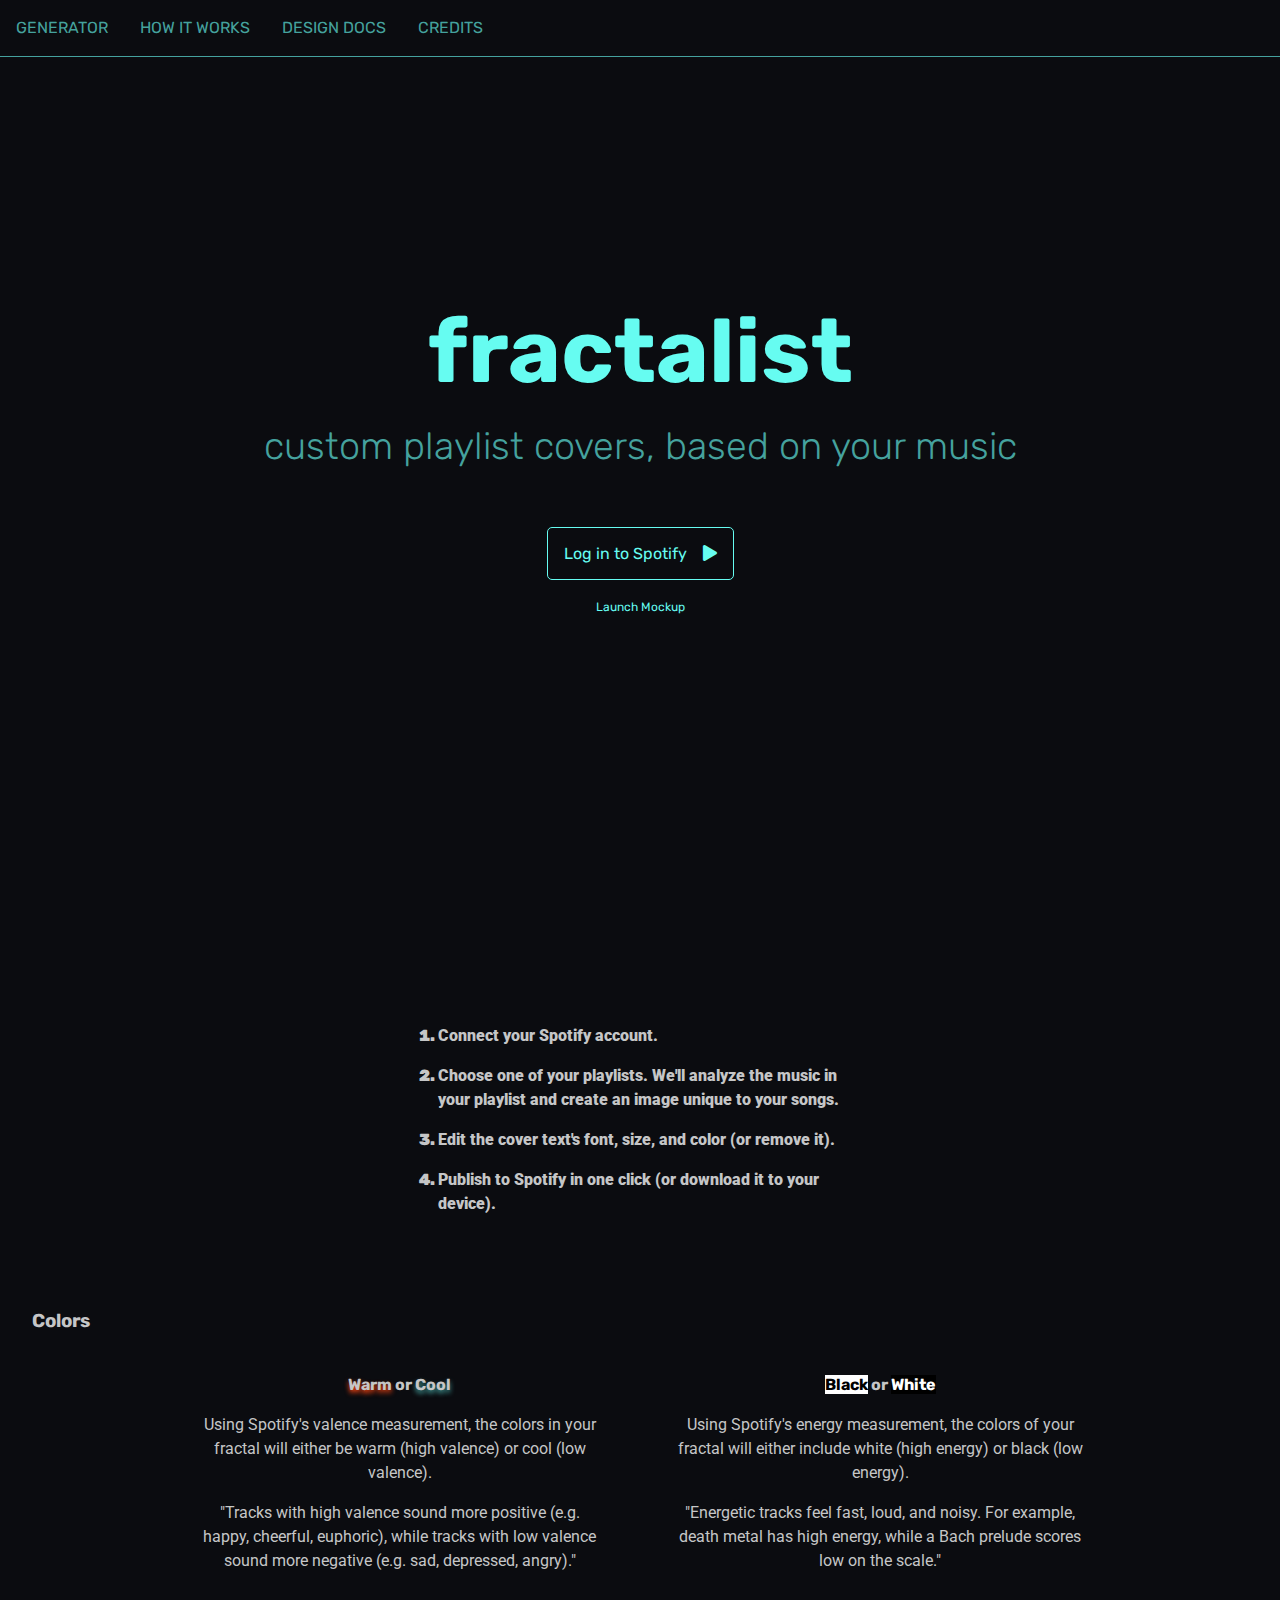
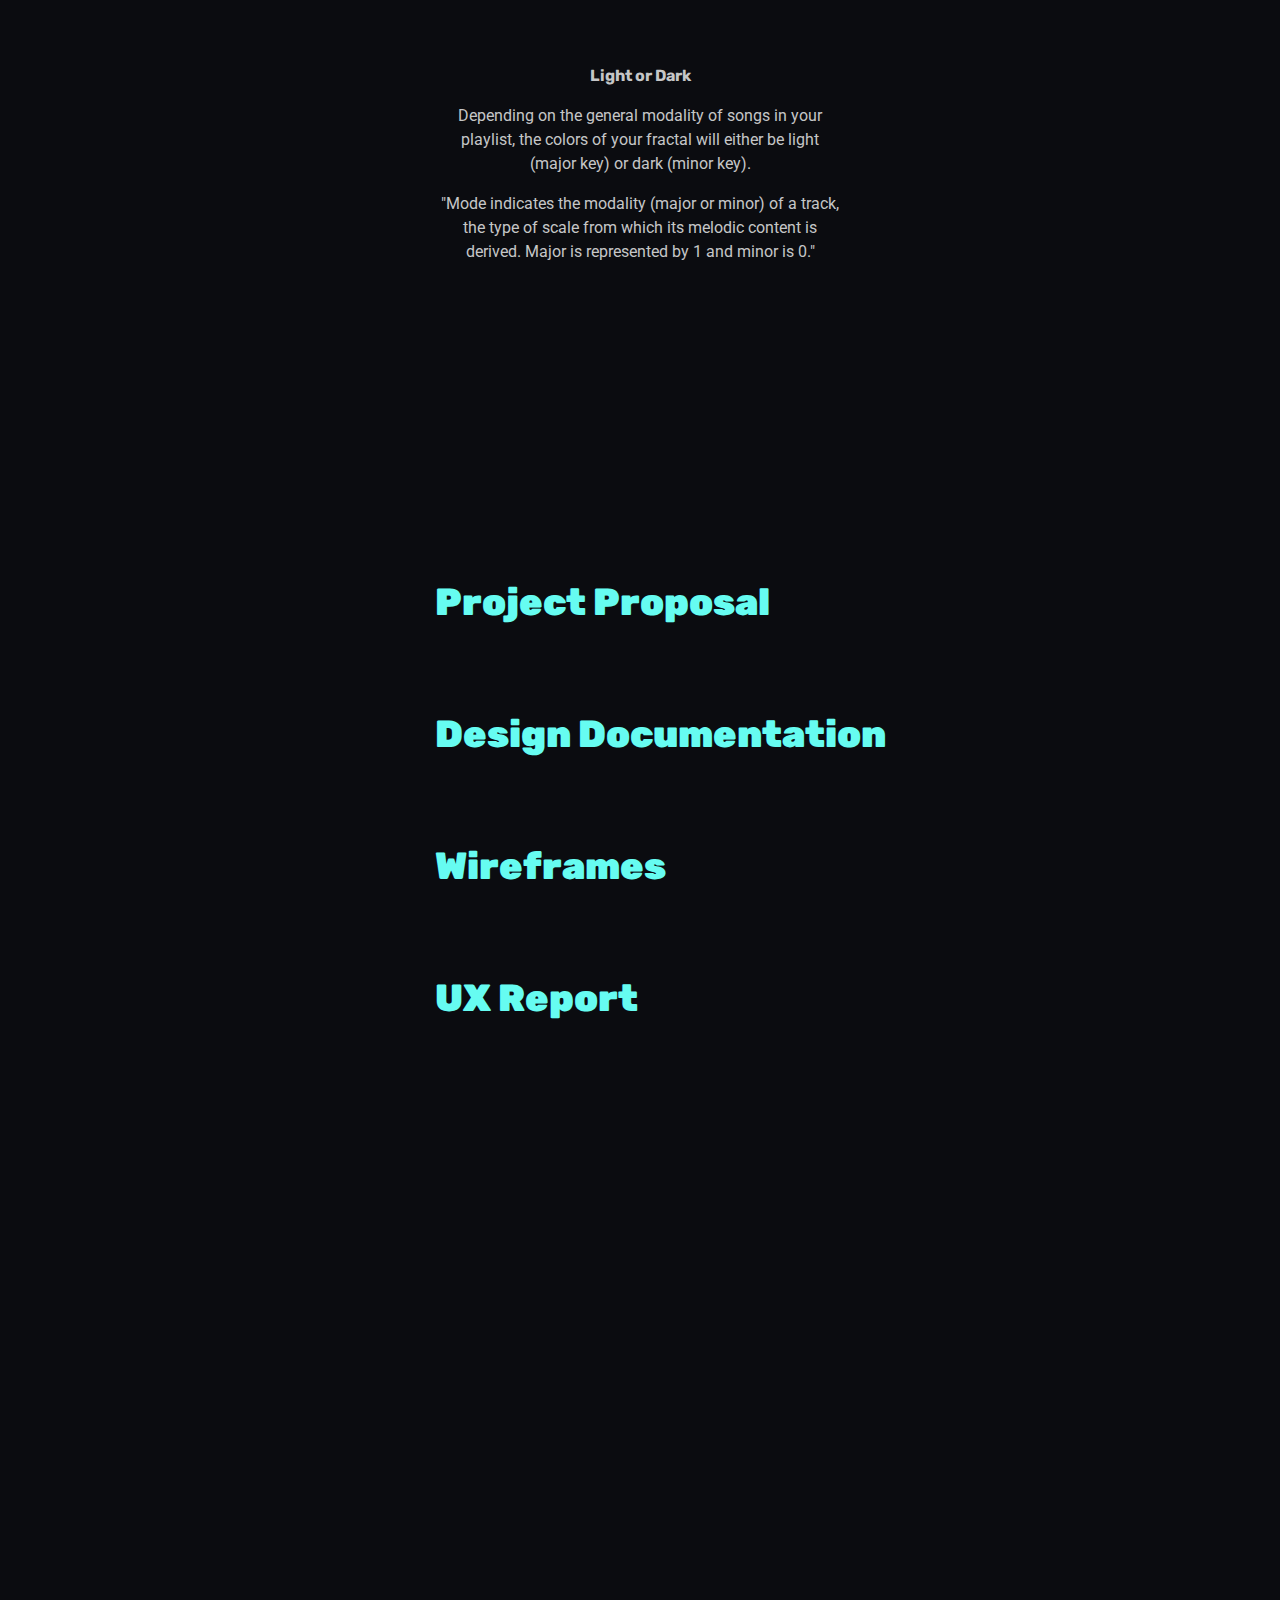
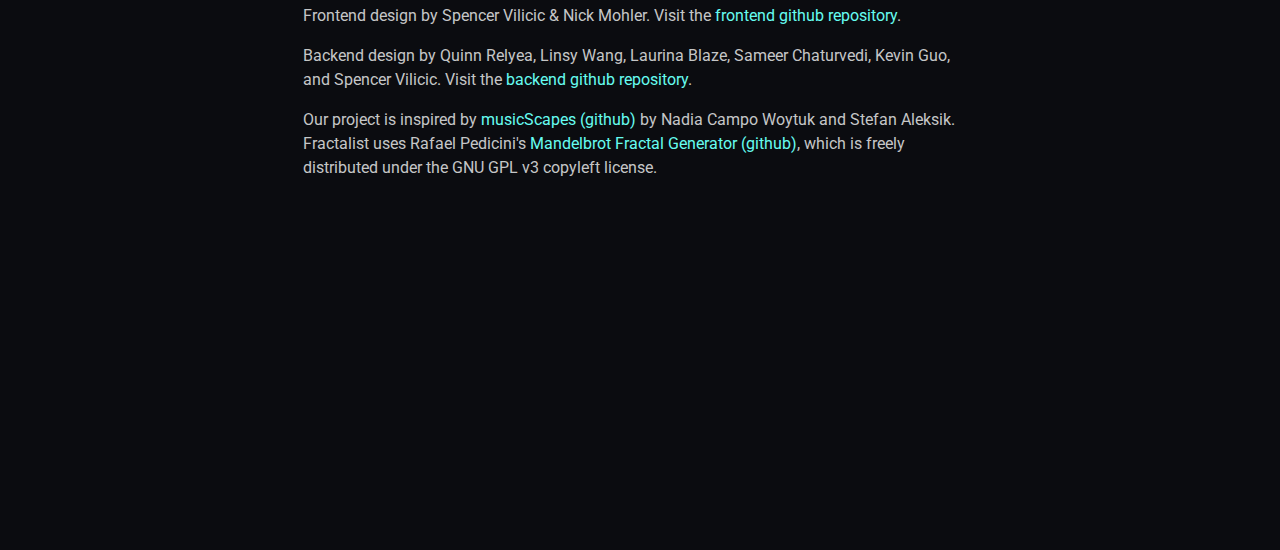
==== index.html @ a83621a0 "changed more urls" ====
<!DOCTYPE html>
<html lang="en">

<head>
  <meta charset="UTF-8">
  <meta http-equiv="X-UA-Compatible" content="IE=edge">
  <meta name="viewport" content="width=device-width, initial-scale=1.0">
  <link rel="stylesheet" href="styles/styles.css">
  <script src="scripts/scripts.js" defer></script>
  <title>fractalist | Spotify Cover Generator</title>
</head>

<body>
  <header class="full-page">
    <h1>fractalist</h1>
    <h2>custom playlist covers, based on your music</h2>
    <span class="customBtn">
      <a href="https://fractalist.herokuapp.com/spotify/get_auth_url">Log in to Spotify<i class="fas fa-play"></i></a>
    </span>
    <a href="playlist_mock.html">Launch Mockup</a>
  </header>

  <nav id="navigation">
    <ul>
      <li>
        <a href="http://3.12.147.218:8000/spotify/get_auth_url">Generator</a>
      </li>
      <li>
        <a href="#about" id="aboutLink">How It Works</a>
      </li>
      <li>
        <a href="#documentation" id="documentationLink">Design Docs</a>
      </li>
      <li>
        <a href="#credits" id="creditsLink">Credits</a>
      </li>
    </ul>
  </nav>

  <button onclick="topFunction()" id="topBtn" title="Go to top">Top<i class="fas fa-caret-up"></i></button>

  <main>
    <section id="about" class="full-page">
      <div class="instructions">
        <ol>
          <li>
            <p>Connect your Spotify account.</p>
          </li>
          <li>
            <p>Choose one of your playlists. We'll analyze the music in your playlist and create an image unique to your
              songs.</p>
          </li>
          <li>
            <p>Edit the cover text's font, size, and color (or remove it).</p>
          </li>
          <li>
            <p>Publish to Spotify in one click (or download it to your device).</p>
          </li>
        </ol>
      </div>

      <h3>Colors</h3>
      <div class="colors-container">
        <div>
          <h4><span class="warm">Warm</span> or <span class="cool">Cool</span></h4>
          <p>Using Spotify's valence measurement, the colors in your fractal will either be warm (high valence) or cool
            (low valence).</p>
          <p>
            <quot>"Tracks with high valence sound more positive (e.g. happy, cheerful, euphoric), while tracks with low
              valence sound more negative (e.g. sad, depressed, angry)."</quot>
          </p>
        </div>
        <div>
          <h4><span class="black">Black</span> or <span class="white">White</span></h4>
          <p>Using Spotify's energy measurement, the colors of your fractal will either include white (high energy) or
            black
            (low energy).</p>
          <p>
            <quot>"Energetic tracks feel fast, loud, and noisy. For example, death metal has high energy, while a Bach
              prelude scores low on the scale."</quot>
          </p>
        </div>
        <div>
          <h4>Light or Dark</h4>
          <p>Depending on the general modality of songs in your playlist, the colors of your
            fractal will
            either be light (major key) or dark (minor key).</p>
          <p>
            <quot>"Mode
              indicates the modality (major or minor) of a track, the type of scale from which its melodic content
              is derived. Major is represented by 1 and minor is 0."</quot>
          </p>
        </div>
      </div>
    </section>

    <section id="documentation" class="full-page">
      <ul class="design-list">
        <li>
          <a href="resources/Project_Proposal.pdf">Project Proposal</a>
        </li>
        <li>
          <a href="https://docs.google.com/document/d/1fN8BZjIyvyiUzIVEPRpJ05Oa0B4kU3Y_6GI3A_QQ8ow/edit?usp=sharing">Design
            Documentation</a>
        </li>
        <li>
          <a
            href="https://www.figma.com/proto/fiG2lcoi1UDj1qETihmwpr/Spencer-and-Nick-Wireframe?node-id=1%3A2&scaling=scale-down-width&page-id=0%3A1">Wireframes</a>
        </li>
        <li>
          <a href="https://docs.google.com/document/d/1e4tJ5-ZP8j-sIa8YIDC8mHw33FI-T8GQZuQwVkjf8ng/edit?usp=sharing">UX
            Report</a>
        </li>
      </ul>
    </section>

    <section id="credits" class="full-page">
      <div>
        <p>
          Frontend design by Spencer Vilicic & Nick Mohler. Visit the <a
            href="https://github.com/quence-dev/fractalist">frontend github repository</a>.
        </p>
      </div>
      <div>
        <p>
          Backend design by Quinn Relyea, Linsy Wang, Laurina Blaze, Sameer Chaturvedi, Kevin Guo, and Spencer Vilicic.
          Visit the <a href="https://github.com/relishyeah/YellowBrick/tree/main/backend">backend github repository</a>.
        </p>
      </div>
      <div>
        <p>
          Our project is inspired by <a href="https://musicscapes.herokuapp.com/">musicScapes</a> <a
            href="https://github.com/StefanAleksik/musicScape">(github)</a> by Nadia Campo Woytuk and Stefan Aleksik.
          Fractalist uses Rafael Pedicini's <a href="https://fractal.rafgraph.dev/">Mandelbrot Fractal Generator</a> <a
            href="https://github.com/rafgraph/fractal">(github)</a>, which is freely distributed under the GNU GPL v3
          copyleft license.
        </p>
      </div>
    </section>

  </main>

</body>

</html>
---- styles/styles.css ----
@import url("https://fonts.googleapis.com/css2?family=Rubik:wght@300;400;600;700&display=swap");
@import url("https://fonts.googleapis.com/css2?family=Roboto&display=swap");
@import url('https://fonts.googleapis.com/css2?family=Kanit:wght@700&family=Lato:wght@700&family=Martel:wght@700&family=Montserrat:wght@700&family=Open+Sans:wght@700&family=Permanent+Marker&family=Playfair+Display:wght@700&family=Roboto:wght@700&family=Volkhov:wght@700&family=Yeseva+One&display=swap');
@import url("https://use.fontawesome.com/releases/v5.14.0/css/all.css");
/*
 * [Modified] Modern CSS Reset
 * @link https://github.com/hankchizljaw/modern-css-reset
*/
/* Box sizing rules */
*,
*::before,
*::after {
  box-sizing: border-box;
}

/* Remove default margin */
body,
h1,
h2,
h3,
h4,
h5,
h6 {
  margin: 0;
}

html {
  overflow-x: hidden;
}

/* Set core body defaults */
body {
  min-height: 100vh;
  font-size: 100%;
  line-height: 1.5;
  text-rendering: optimizeSpeed;
  overflow-x: hidden;
}

/* Remove all animations and transitions for people that prefer not to see them */
@media (prefers-reduced-motion: reduce) {
  * {
    animation-duration: 0.01ms !important;
    animation-iteration-count: 1 !important;
    transition-duration: 0.01ms !important;
    scroll-behavior: auto !important;
  }
}

/* /////////////// Begin theme styles ///////////////////// */

:root {
  --font-base: "Rubik", sans-serif;
  --font-display: "Roboto", sans-serif;
  --color-dark: #0b0C10;
  --color-light: #C5C6C7;
  --color-primary: #66FCF1;
  --color-secondary: #45A29E;
  --color-tertiary: #1F2833;
  --color-quaternary: ;
  --size-base: 1rem;
  --size-300: calc(var(--size-base) * 0.75);
  --size-400: calc(var(--size-base) * 1);
  --size-500: calc(var(--size-base) * 1.33);
  --size-600: calc(var(--size-base) * 1.77);
  --size-700: calc(var(--size-base) * 2.36);
  --size-800: calc(var(--size-base) * 3.15);
  --size-900: calc(var(--size-base) * 4.2);
  --size-major: calc(var(--size-base) * 5.6);
  --flow-space: var(--size-600);
  --vertical-padding: var(--size-900);
  --border-width-1: var(--size-400);
  --border-width-2: 3px;
  --underline-thin: 2px;
  --underline-thick: 5px;
}

html {
  scroll-behavior: smooth;
}

body {
  background: var(--color-dark);
  color: var(--color-light);
  line-height: 1.5;
  font-size: var(--size-400);
  font-family: var(--font-base);
}

/* h1,
h2,
h3,
h4 {
  font-weight: 700;
  font-family: var(--font-base);
  line-height: 1.1;
}
h1::after,
h2::after,
h3::after,
h4::after {
  content: ".";
  color: currentColor;
  font-size: 1em;
  line-height: 1;
} */

h1 {
  font-size: clamp(var(--size-800), calc(1rem + 16vw), var(--size-major));
}

h2 {
  font-size: clamp(var(--size-600), calc(1rem + 4vw), var(--size-700));
  font-weight: 300;
  color: var(--color-secondary);
}

/* h3 {
  font-size: clamp(var(--size-500), calc(1rem + 2vw), var(--size-600));
}

h4 {
  font-size: clamp(var(--size-400), calc(1rem + 1.5vw), var(--size-500));
} */

a {
  text-decoration: none;
  color: var(--color-primary);
}

a:hover {
  text-decoration: underline;
}

header {
  display: grid;
  place-content: center;
  text-align: center;
  color: var(--color-primary);
  padding: 2rem;
}

header span {
  display: block;
  margin-top: var(--vertical-padding);
  width: calc();
}

.customBtn a {
  padding: 1em;
  width: 100%;
  border: 1px solid var(--color-primary);
  border-radius: 5px;
}
.fa-play {
  background: none;
  color: var(--color-primary);
  padding-left: 1em;
}
.customBtn:hover i, .customBtn:hover a {
  color: var(--color-dark);
  background: var(--color-primary);
  text-decoration: none;
}

a[href="playlist_mock.html"] {
  padding-top: 1rem;
  margin-top: 1rem;
  font-size: var(--size-300);
}

nav {
  background-color: var(--color-dark);
  border-bottom: 1px solid var(--color-secondary);
  height: auto;
  position: fixed;
  top: 0;
  z-index: 10;
  width: 100%;
}

nav ul {
  display: -webkit-box;
  display: -ms-flexbox;
  display: flex;
  -ms-flex-wrap: wrap;
  flex-wrap: wrap;
  -webkit-box-pack: start;
  -ms-flex-pack: start;
  justify-content: flex-start;
  margin: 0;
  padding: 0;
  list-style: none;
}

nav li {
  padding: 1em;
  text-transform: uppercase;
}

nav a {
  color: var(--color-secondary);
}

nav a:hover, .active {
  border-bottom: 4px solid var(--color-secondary);
  padding-bottom: 1em;
  color: var(--color-primary);
  text-decoration: none;
}

p {
  font-family: var(--font-display);
  max-width: 45ch;
}

#about, #documentation, #credits {
  display: grid;
  place-content: center;
  padding: 2rem;
}

#credits p {
  padding: 0;
  margin: 0;
  max-width: 75ch;
}

#credits div {
  padding-bottom: 1rem;
}

.full-page {
  min-height: 100vh;
  scroll-padding: 3rem 0 0 0;
}

.no-border {
  border: none;
}

.design-list {
  list-style: none;
}

.design-list li {
  padding: var(--size-700);
  font-family: var(--font-base);
  font-size: var(--size-700);
  font-weight: 900;
}

.colors-container {
  display: flex;
  flex-flow: row wrap;  
  place-content: center; 
}

.colors-container div {
  padding: var(--size-700);
  text-align: center;
}

.instructions {
  display: flex;
  place-content: center;
  text-align: left;
}

.instructions ol {
  color: var(--color-light);
  padding: var(--size-700);
  margin: var(--size-700);
  font-weight: 900;
}

.warm {
  text-shadow: 0px 3px 5px #FF4510;
}

.cool {
  text-shadow: 0px 3px 5px var(--color-secondary);
}

.black{
  color: black;
  /* text-shadow: 0px 3px 5px white; */
  background: white;
}

.white {
  /* text-shadow: 0px 3px 5px white; */
  color: white;
  background: black;
}
  
/* //////////////// Buttons ////////////////// */
.myButton {
  color: rgb(255, 255, 255);
  font-size: 16px;
  line-height: 16px;
  padding: 6px; 
  border-radius: 10px; 
  font-family: var(--font-display);
  font-weight: normal; 
  text-decoration: none; 
  font-style: normal; 
  font-variant: normal;
  text-transform: none;
  background-image: linear-gradient(45deg, rgb(15, 164, 164) 0%, rgb(94, 198, 203) 50%, rgb(27, 203, 177) 100%); 
  box-shadow: rgba(255, 255, 255, 0.38) 5px 5px 15px 5px inset;
  border: 1px solid rgb(255, 255, 255); 
  display: inline-block;
}

#topBtn {
  display: none; /* Hidden by default */
  position: fixed; /* Fixed/sticky position */
  bottom: 20px; /* Place the button at the bottom of the page */
  right: 30px; /* Place the button 30px from the right */
  z-index: 99; /* Make sure it does not overlap */
  border: 1px solid var(--color-secondary); /* Remove borders */
  outline: none; /* Remove outline */
  background-color: transparent; /* Set a background color */
  color: var(--color-secondary); /* Text color */
  cursor: pointer; /* Add a mouse pointer on hover */
  padding: 15px; /* Some padding */
  border-radius: 10px; /* Rounded corners */
  font-size: 18px; /* Increase font size */
}

#topBtn:hover, #topBtn:hover i {
  background-color: var(--color-secondary); /* Add a dark-grey background on hover */
  color: var(--color-dark);
}

.fa-caret-up {
  color: var(--color-secondary);
  padding-left: 1rem;
}

/* ///////////////// playlist cards //////////////// */

#root {
  max-width: 1200px;
  margin: 0 auto;
}

.container {
  display: flex;
  flex-flow: column wrap;
}

.card {
  display: flex;
  flex-direction: row;
  margin: 1rem;
  background: var(--color-dark);
  /* box-shadow: 2px 4px 25px rgba(0, 0, 0, 0.1); */
  border: 1px solid grey;
  border-radius: 12px;
  overflow: hidden;
  transition: all .2s linear;
}
.card:hover {
  /* box-shadow: 2px 8px 45px rgba(0, 0, 0, 0.15); */
  border: 1px solid grey;
  background: var(--color-tertiary);
  transform: translate3D(0, -2px, 0);
  /* -webkit-box-shadow: 5px 5px 15px 5px #66FCF1;  */
/* box-shadow: 5px 5px 15px 5px #66FCF1; */
}

.card-title, .card-owner, .card-description {
  text-align: center;
}

.card-title {
  padding: 1.5rem 2.5rem;
  margin: 0 0 2rem 0;
  font-size: 1.5rem;
  color: var(--color-light);
}

.card-owner {
  font-family: var(--font-base);
  font-weight: 400;
}

.card-description {
  padding: 0 2.5rem 2.5rem;
    margin: 0;
}

img {
  display: block;
  /* margin: 1rem auto; */
  max-width: 100%;
  height: 100px;
}

@media screen and (min-width: 600px) {
  .card {
    flex: 1 1 calc(50% - 2rem);
  }
}

@media screen and (min-width: 900px) {
  .card {
    flex: 1 1 calc(33% - 2rem);
  }
}

/* ////// generator & canvas /////// */

.generator {
  display: grid;
  grid-template-columns: 1fr 2fr 1fr;
}

.generator-container {
  /* max-width: 50vw; */
  grid-column: 2;
}

.tools-container {
  display: flex;
  flex-flow: column wrap;
  max-width: 50%;
  margin: var(--size-700);
}

#canvas {
  width: 300;
  height: 300;
  background: white;
  /* border: 1px solid black; */
  /* box-shadow: 2px 8px 45px rgba(0, 0, 0, 0.15); */
  float: left;
  margin: var(--size-700);
}

.label {
  opacity:1;
  border-radius:0;
  margin:0 2em;
  /* text-align: center; */
  text-decoration: none;
  display: inline-block;
  -webkit-transition: .2s;
  transition: opacity .2s;
}

select {
	font-size: 30px;
}

.icons {
  opacity: 0;
  width: 0;
  margin: 0;
  padding: 0;
}

.fa-align-left, .fa-align-center, .fa-align-right {
  padding: 12px;
  background: var(--color-light);
  color: black;
  border: 1px solid black;
}

.icons + i {
cursor: pointer;
}

.icons + i:hover {
  background: #eee;
}

.icons:checked + i {
  color: black;
  background: white;
  border: 2px solid var(--color-secondary);
}
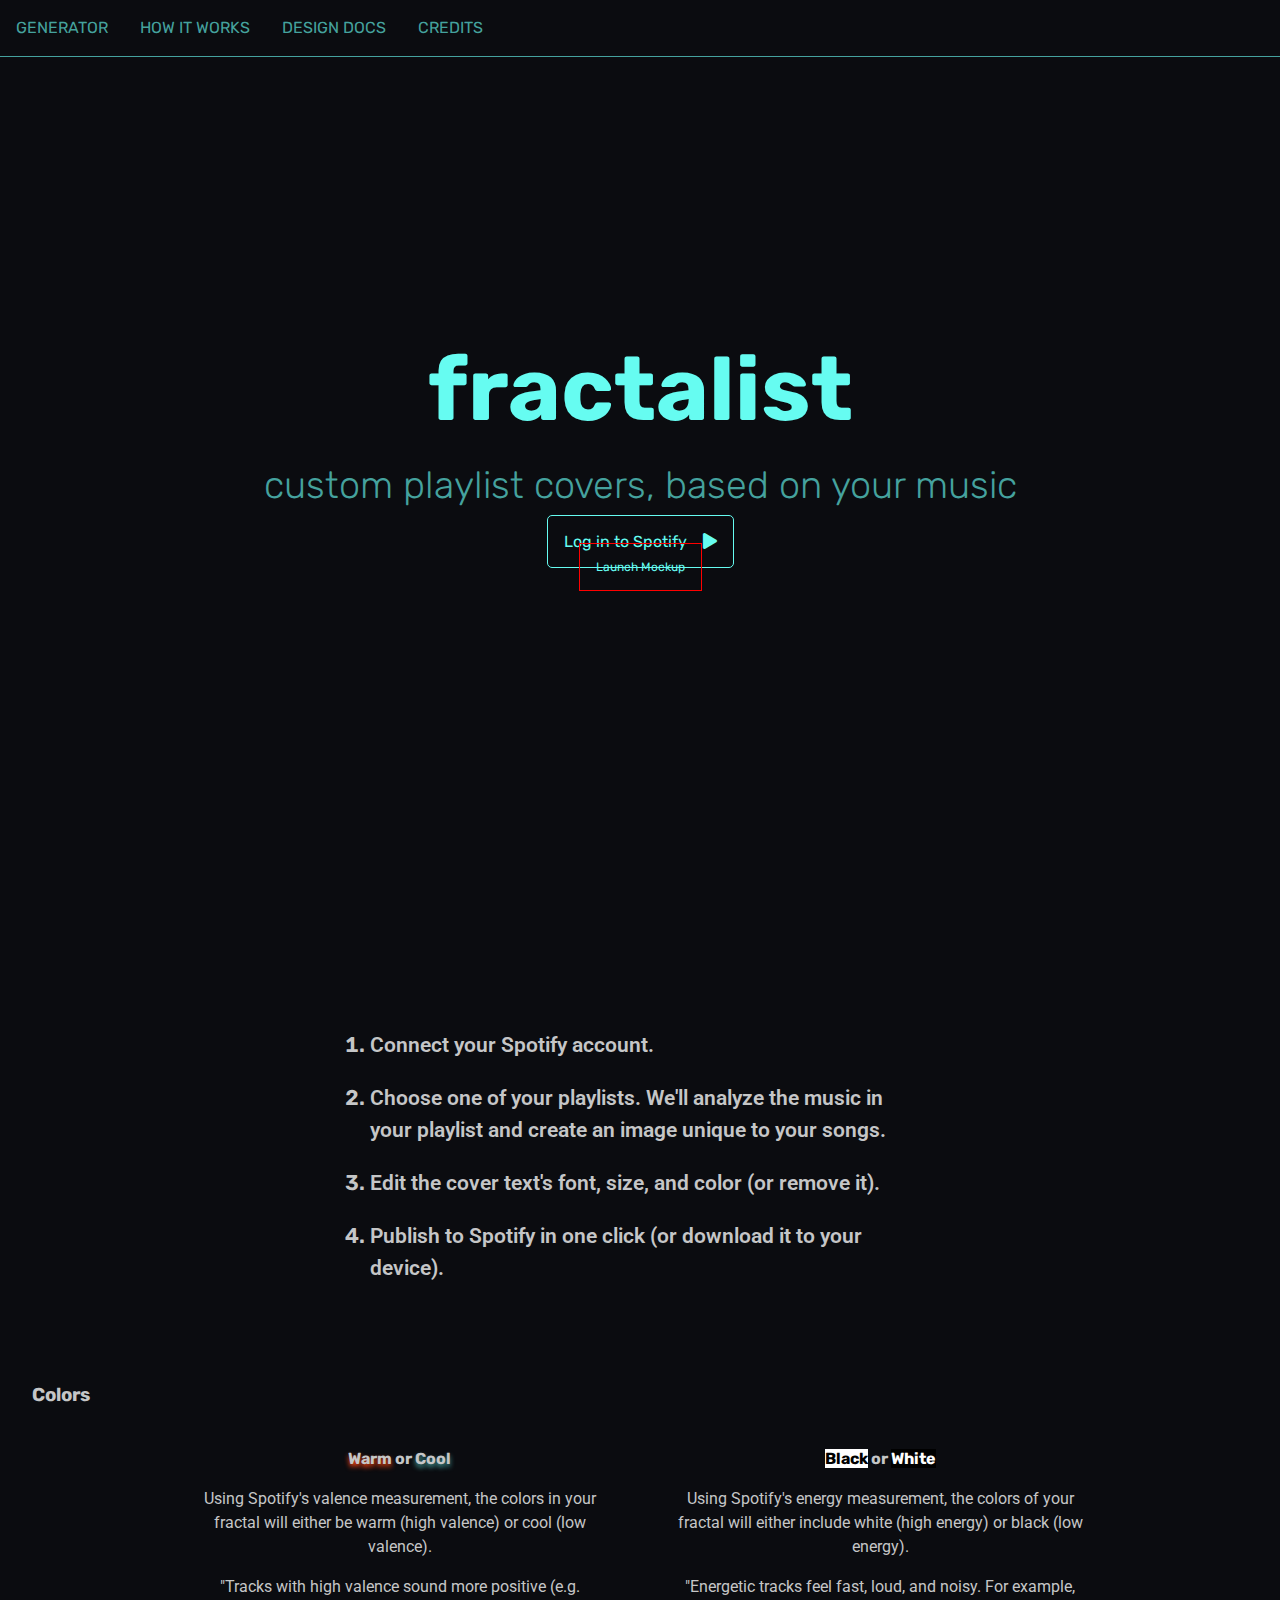
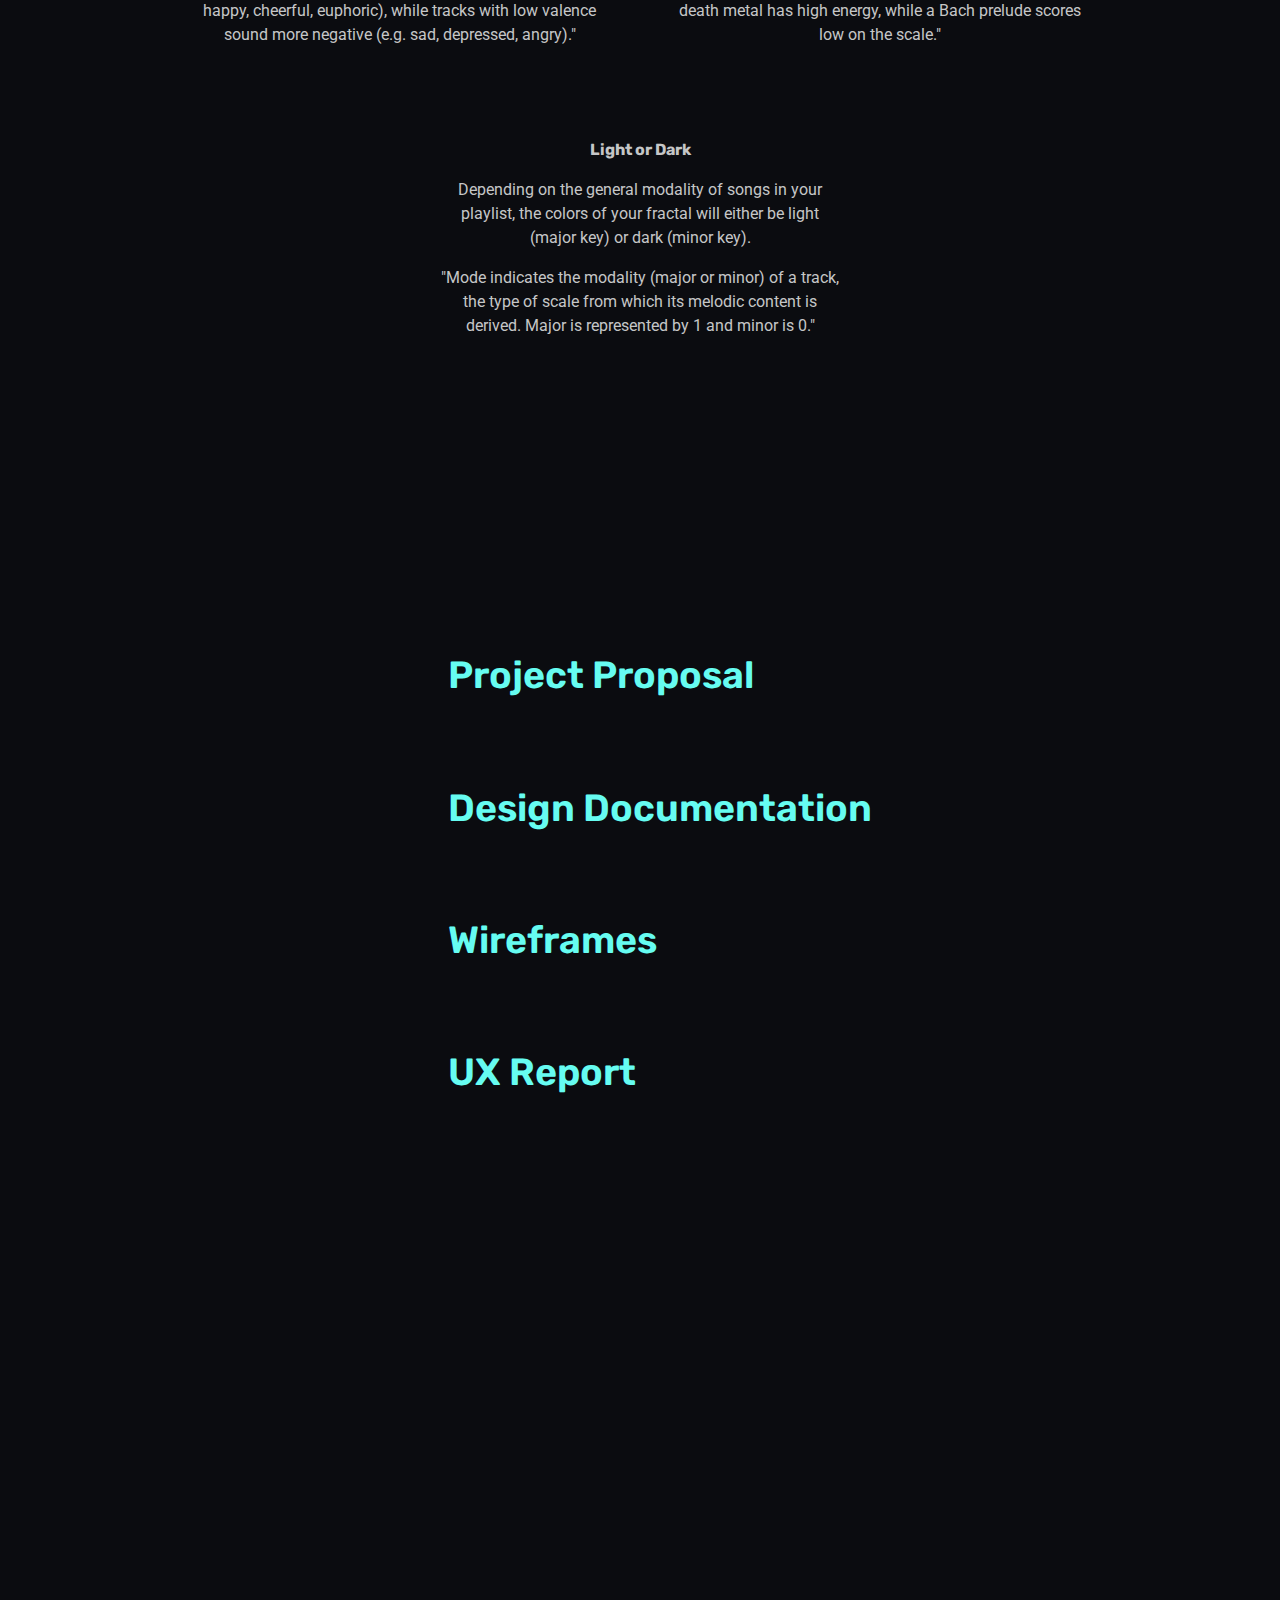
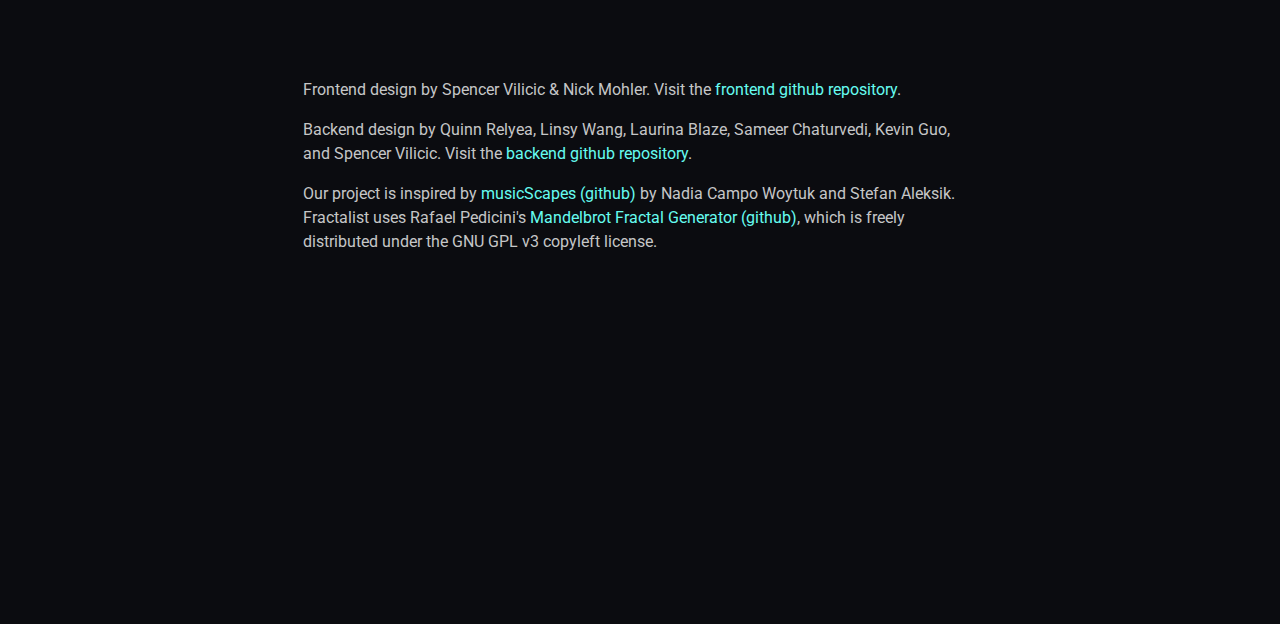
==== commit bd98b6a8: "debugging header" ====
--- a/index.html
+++ b/index.html
@@ -12,12 +12,17 @@
 
 <body>
   <header class="full-page">
-    <h1>fractalist</h1>
-    <h2>custom playlist covers, based on your music</h2>
-    <span class="customBtn">
-      <a href="https://fractalist.herokuapp.com/spotify/get_auth_url">Log in to Spotify<i class="fas fa-play"></i></a>
-    </span>
-    <a href="playlist_mock.html">Launch Mockup</a>
+      <h1>fractalist</h1>
+      <h2>custom playlist covers, based on your music</h2>
+
+      <div>
+        <a href="https://fractalist.herokuapp.com/spotify/get_auth_url" class="customBtn">
+          Log in to Spotify<i class="fas fa-play"></i>
+        </a>
+      </div>
+      <div>
+        <a href="playlist_mock.html">Launch Mockup</a>
+      </div>
   </header>
 
   <nav id="navigation">
@@ -26,13 +31,13 @@
         <a href="http://3.12.147.218:8000/spotify/get_auth_url">Generator</a>
       </li>
       <li>
-        <a href="#about" id="aboutLink">How It Works</a>
+        <a href="#about">How It Works</a>
       </li>
       <li>
-        <a href="#documentation" id="documentationLink">Design Docs</a>
+        <a href="#documentation">Design Docs</a>
       </li>
       <li>
-        <a href="#credits" id="creditsLink">Credits</a>
+        <a href="#credits">Credits</a>
       </li>
     </ul>
   </nav>
@@ -95,7 +100,7 @@
     </section>
 
     <section id="documentation" class="full-page">
-      <ul class="design-list">
+      <ul class="doc-layout">
         <li>
           <a href="resources/Project_Proposal.pdf">Project Proposal</a>
         </li>
--- a/styles/styles.css
+++ b/styles/styles.css
@@ -95,15 +95,7 @@
   font-family: var(--font-base);
   line-height: 1.1;
 }
-h1::after,
-h2::after,
-h3::after,
-h4::after {
-  content: ".";
-  color: currentColor;
-  font-size: 1em;
-  line-height: 1;
-} */
+ */
 
 h1 {
   font-size: clamp(var(--size-800), calc(1rem + 16vw), var(--size-major));
@@ -113,6 +105,7 @@
   font-size: clamp(var(--size-600), calc(1rem + 4vw), var(--size-700));
   font-weight: 300;
   color: var(--color-secondary);
+  padding-bottom: 1rem;
 }
 
 /* h3 {
@@ -140,15 +133,16 @@
   padding: 2rem;
 }
 
-header span {
-  display: block;
-  margin-top: var(--vertical-padding);
-  width: calc();
-}
-
-.customBtn a {
-  padding: 1em;
-  width: 100%;
+.header-layout div {
+  margin: 1rem;
+}
+
+header a {
+  padding: 1rem;
+  border: 1px solid red;
+}
+
+.customBtn {
   border: 1px solid var(--color-primary);
   border-radius: 5px;
 }
@@ -157,17 +151,17 @@
   color: var(--color-primary);
   padding-left: 1em;
 }
-.customBtn:hover i, .customBtn:hover a {
+.customBtn:hover i, .customBtn:hover {
   color: var(--color-dark);
   background: var(--color-primary);
   text-decoration: none;
 }
 
 a[href="playlist_mock.html"] {
-  padding-top: 1rem;
-  margin-top: 1rem;
   font-size: var(--size-300);
 }
+
+/* ////// Navigation bar ////// */
 
 nav {
   background-color: var(--color-dark);
@@ -239,28 +233,6 @@
   border: none;
 }
 
-.design-list {
-  list-style: none;
-}
-
-.design-list li {
-  padding: var(--size-700);
-  font-family: var(--font-base);
-  font-size: var(--size-700);
-  font-weight: 900;
-}
-
-.colors-container {
-  display: flex;
-  flex-flow: row wrap;  
-  place-content: center; 
-}
-
-.colors-container div {
-  padding: var(--size-700);
-  text-align: center;
-}
-
 .instructions {
   display: flex;
   place-content: center;
@@ -271,7 +243,19 @@
   color: var(--color-light);
   padding: var(--size-700);
   margin: var(--size-700);
-  font-weight: 900;
+  font-weight: 600;
+  font-size: var(--size-500);
+}
+
+.colors-container {
+  display: flex;
+  flex-flow: row wrap;  
+  place-content: center; 
+}
+
+.colors-container div {
+  padding: var(--size-700);
+  text-align: center;
 }
 
 .warm {
@@ -294,6 +278,18 @@
   background: black;
 }
   
+.doc-layout {
+  list-style: none;
+}
+
+.doc-layout li {
+  padding: var(--size-700);
+  font-family: var(--font-base);
+  font-size: var(--size-700);
+  font-weight: 600;
+}
+
+
 /* //////////////// Buttons ////////////////// */
 .myButton {
   color: rgb(255, 255, 255);
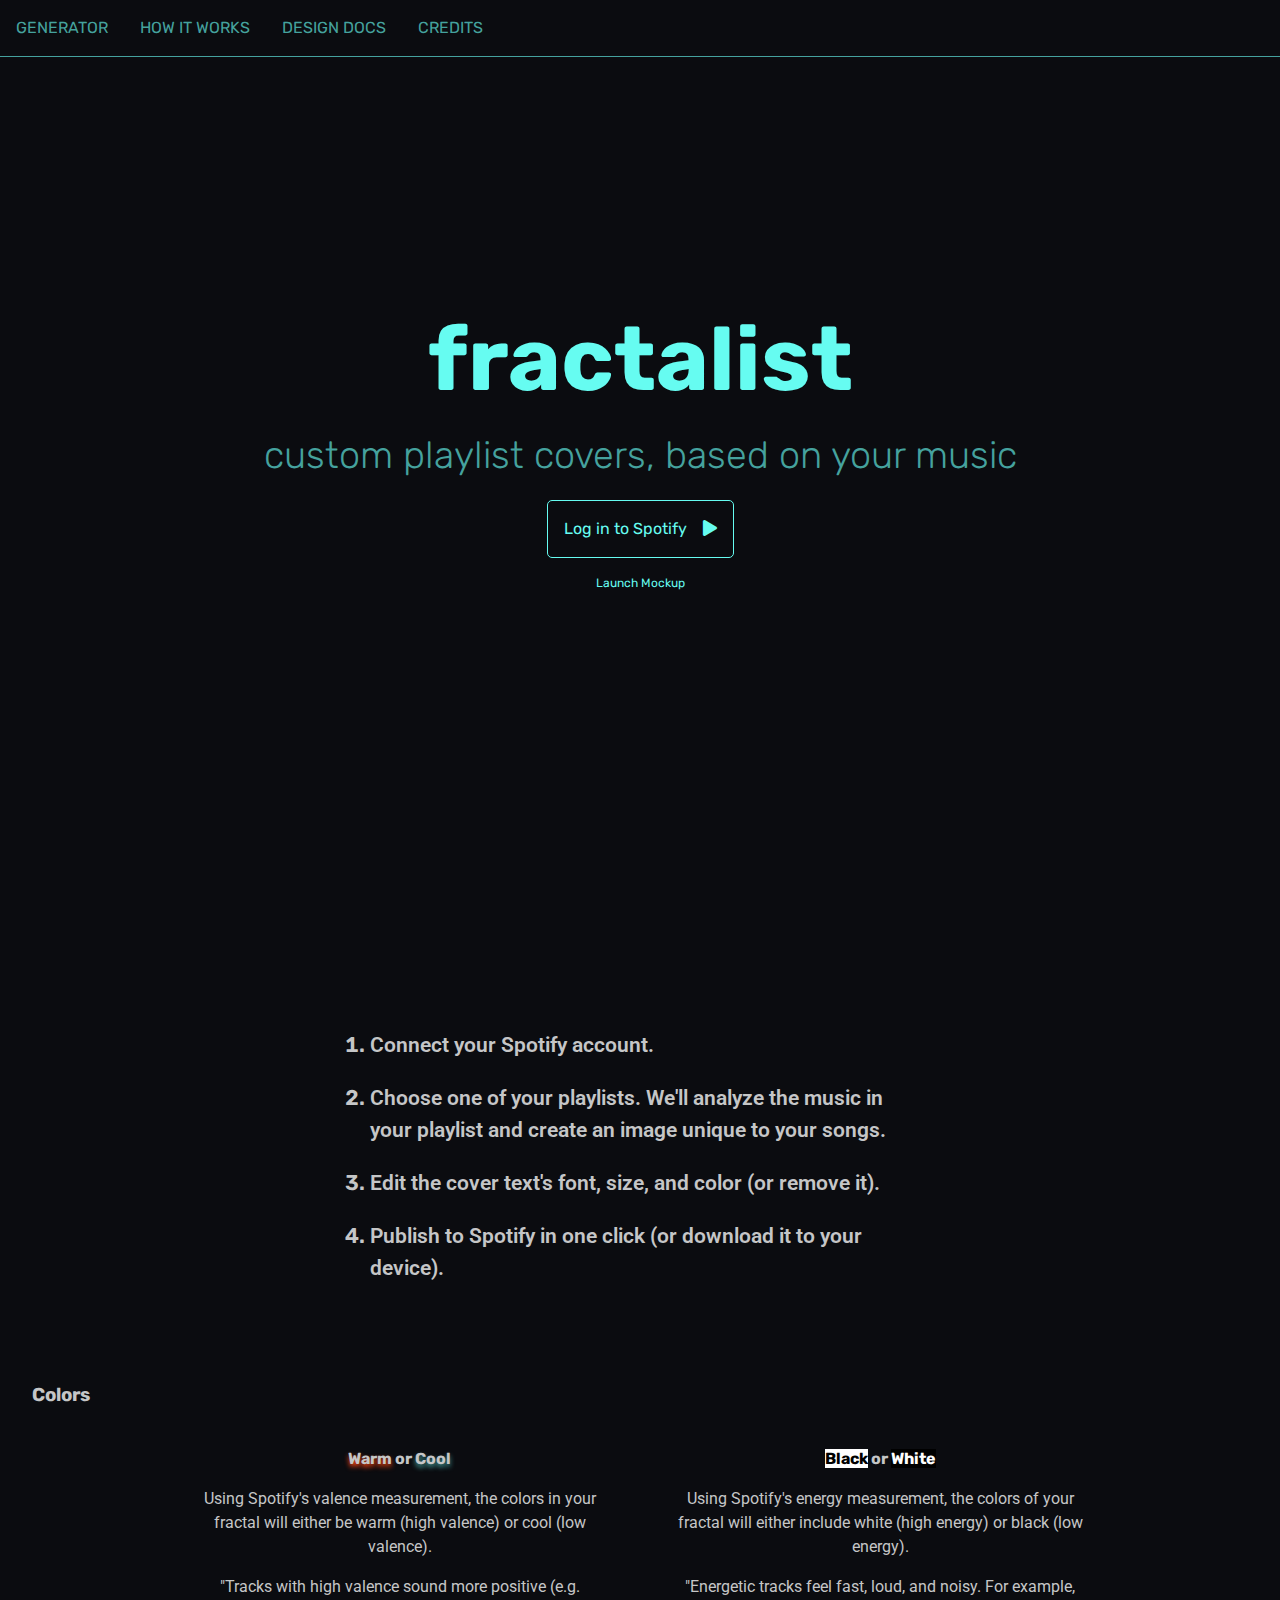
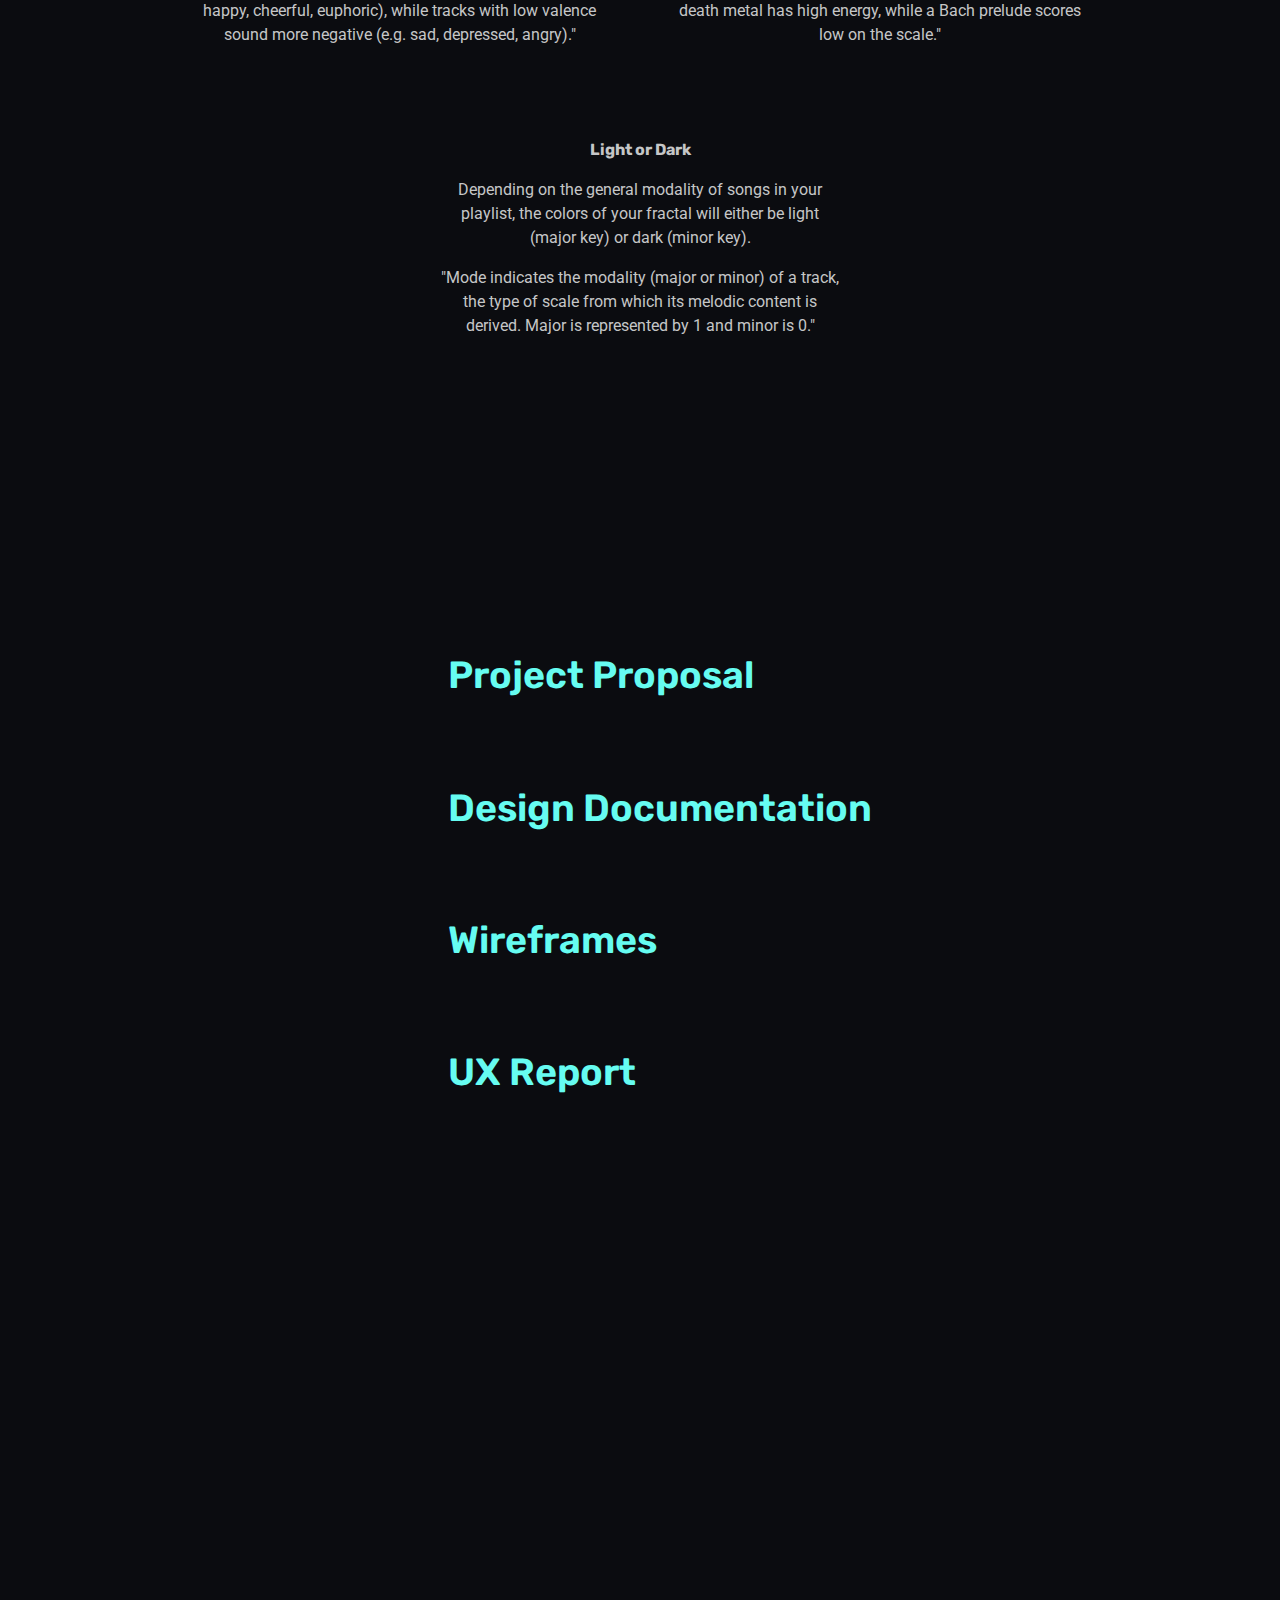
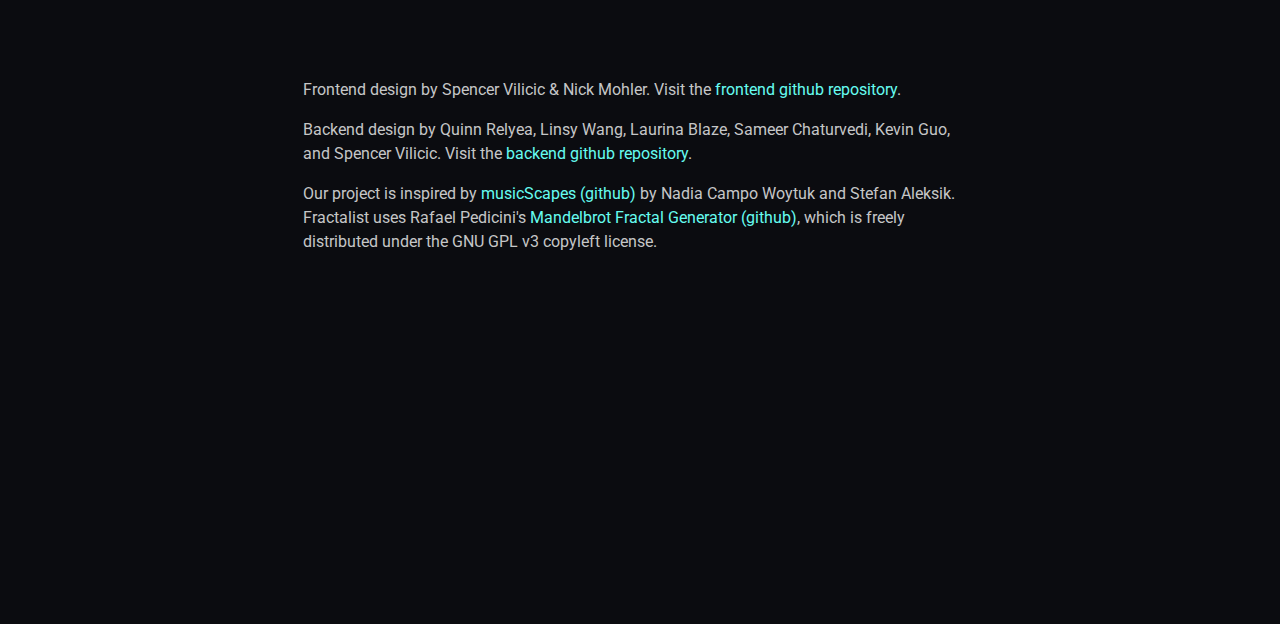
==== commit 9d4f4c06: "fix header" ====
--- a/index.html
+++ b/index.html
@@ -19,8 +19,6 @@
         <a href="https://fractalist.herokuapp.com/spotify/get_auth_url" class="customBtn">
           Log in to Spotify<i class="fas fa-play"></i>
         </a>
-      </div>
-      <div>
         <a href="playlist_mock.html">Launch Mockup</a>
       </div>
   </header>
--- a/styles/styles.css
+++ b/styles/styles.css
@@ -87,16 +87,6 @@
   font-family: var(--font-base);
 }
 
-/* h1,
-h2,
-h3,
-h4 {
-  font-weight: 700;
-  font-family: var(--font-base);
-  line-height: 1.1;
-}
- */
-
 h1 {
   font-size: clamp(var(--size-800), calc(1rem + 16vw), var(--size-major));
 }
@@ -133,13 +123,15 @@
   padding: 2rem;
 }
 
-.header-layout div {
-  margin: 1rem;
+header div {
+  margin: 2rem;
+  display: grid;
+  place-content: center;
+  margin: auto;
 }
 
 header a {
   padding: 1rem;
-  border: 1px solid red;
 }
 
 .customBtn {
@@ -212,6 +204,7 @@
   display: grid;
   place-content: center;
   padding: 2rem;
+  scroll-padding: 3rem 0 0 0;
 }
 
 #credits p {
@@ -226,7 +219,6 @@
 
 .full-page {
   min-height: 100vh;
-  scroll-padding: 3rem 0 0 0;
 }
 
 .no-border {
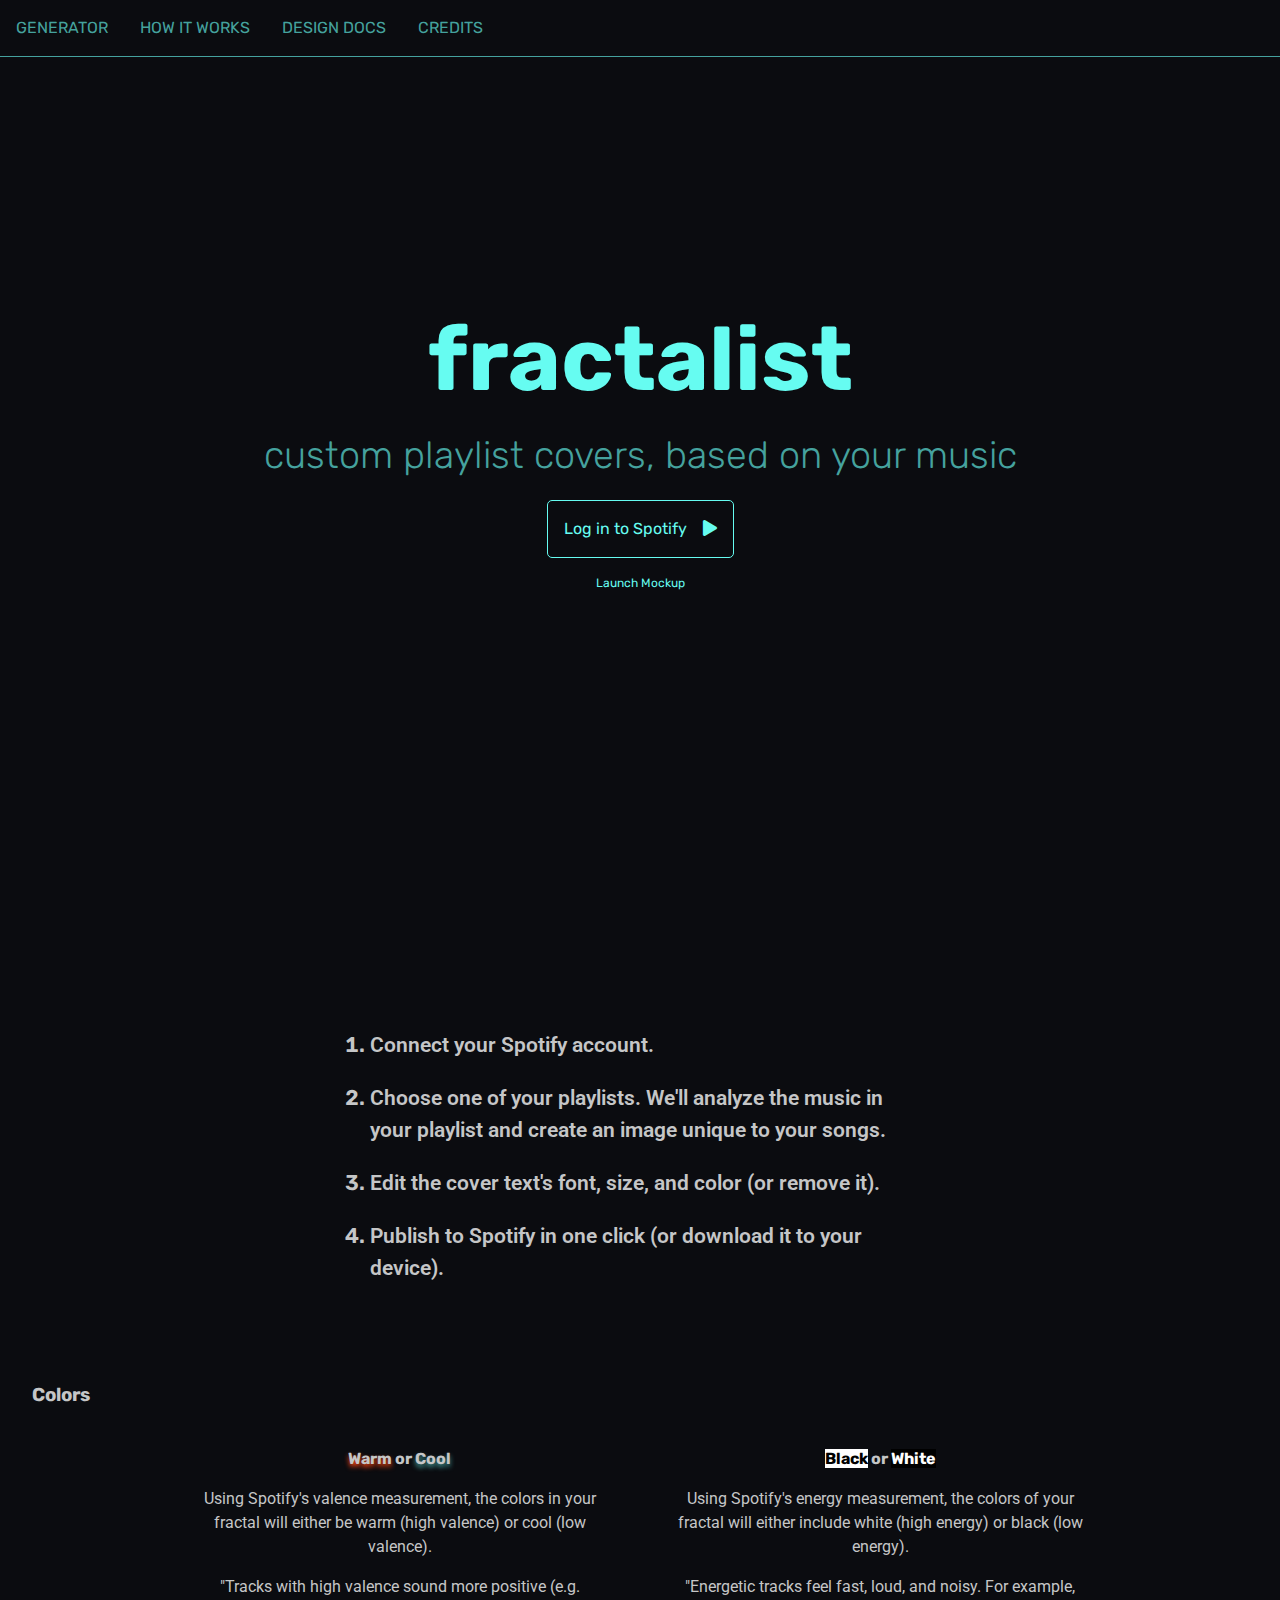
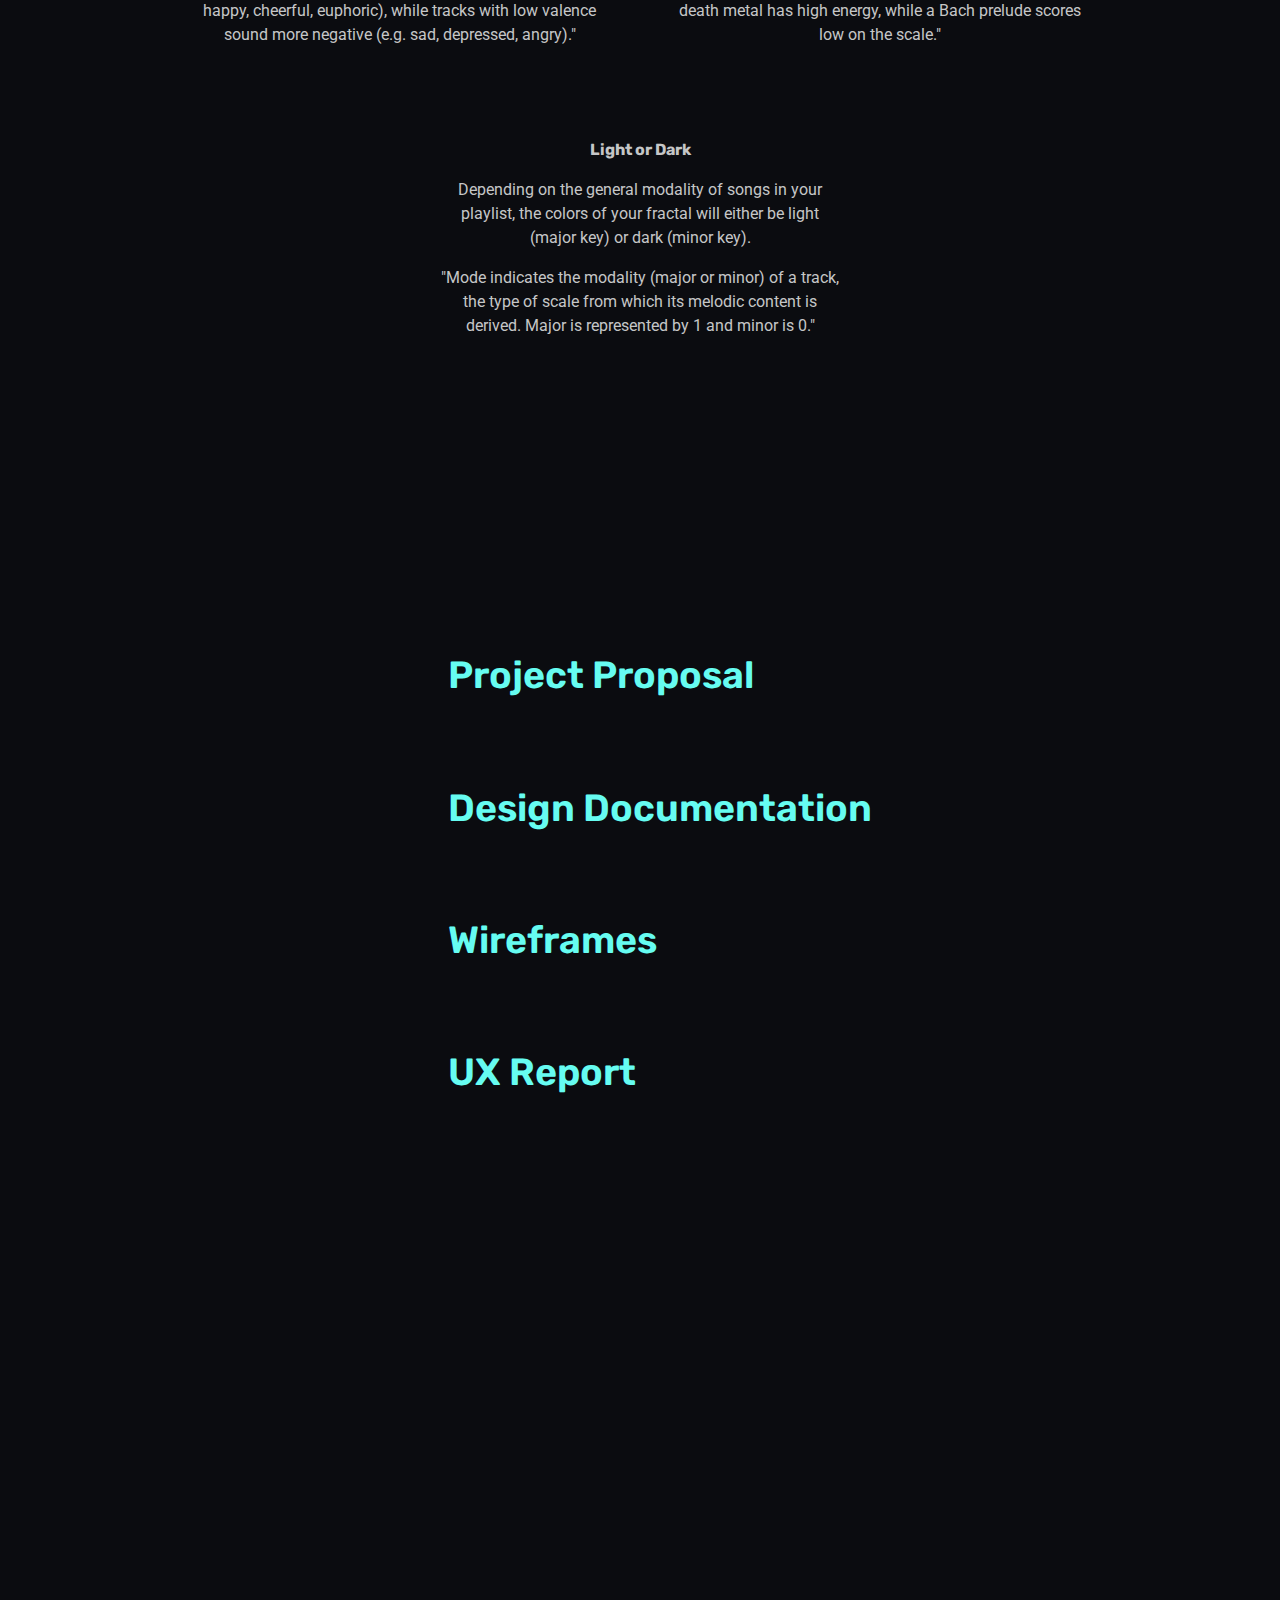
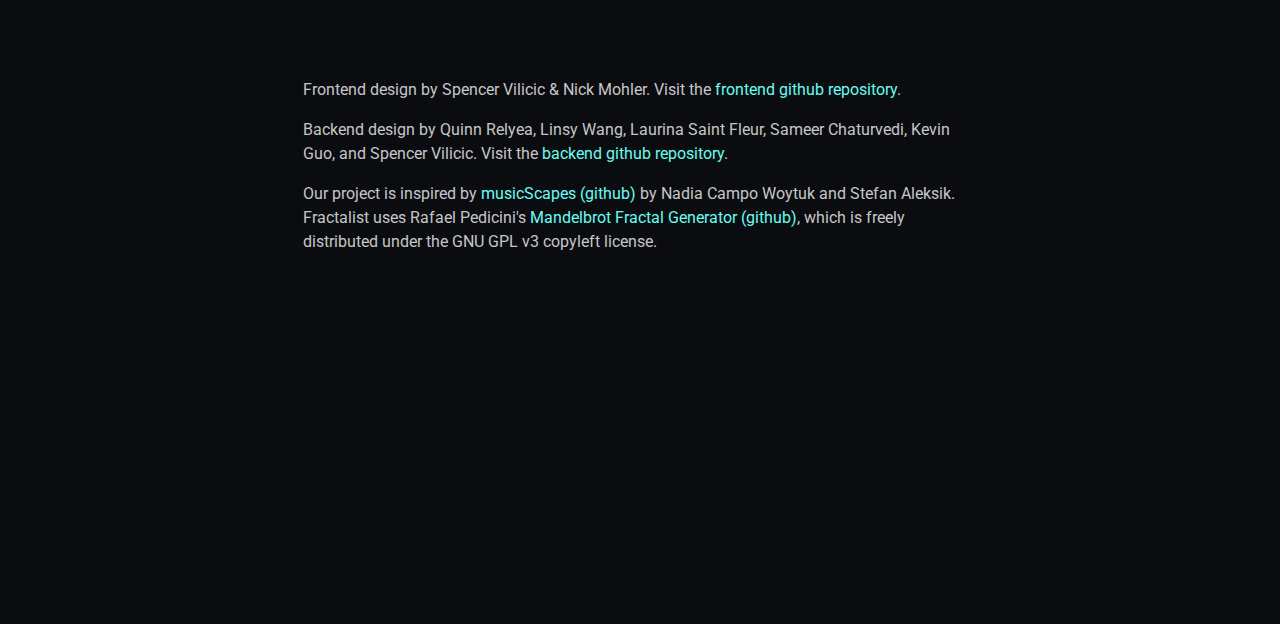
==== commit c34cddd6: "update credits" ====
--- a/index.html
+++ b/index.html
@@ -26,7 +26,7 @@
   <nav id="navigation">
     <ul>
       <li>
-        <a href="http://3.12.147.218:8000/spotify/get_auth_url">Generator</a>
+        <a href="https://fractalist.herokuapp.com/spotify/get_auth_url" >Generator</a>
       </li>
       <li>
         <a href="#about">How It Works</a>
@@ -126,7 +126,7 @@
       </div>
       <div>
         <p>
-          Backend design by Quinn Relyea, Linsy Wang, Laurina Blaze, Sameer Chaturvedi, Kevin Guo, and Spencer Vilicic.
+          Backend design by Quinn Relyea, Linsy Wang, Laurina Saint Fleur, Sameer Chaturvedi, Kevin Guo, and Spencer Vilicic.
           Visit the <a href="https://github.com/relishyeah/YellowBrick/tree/main/backend">backend github repository</a>.
         </p>
       </div>
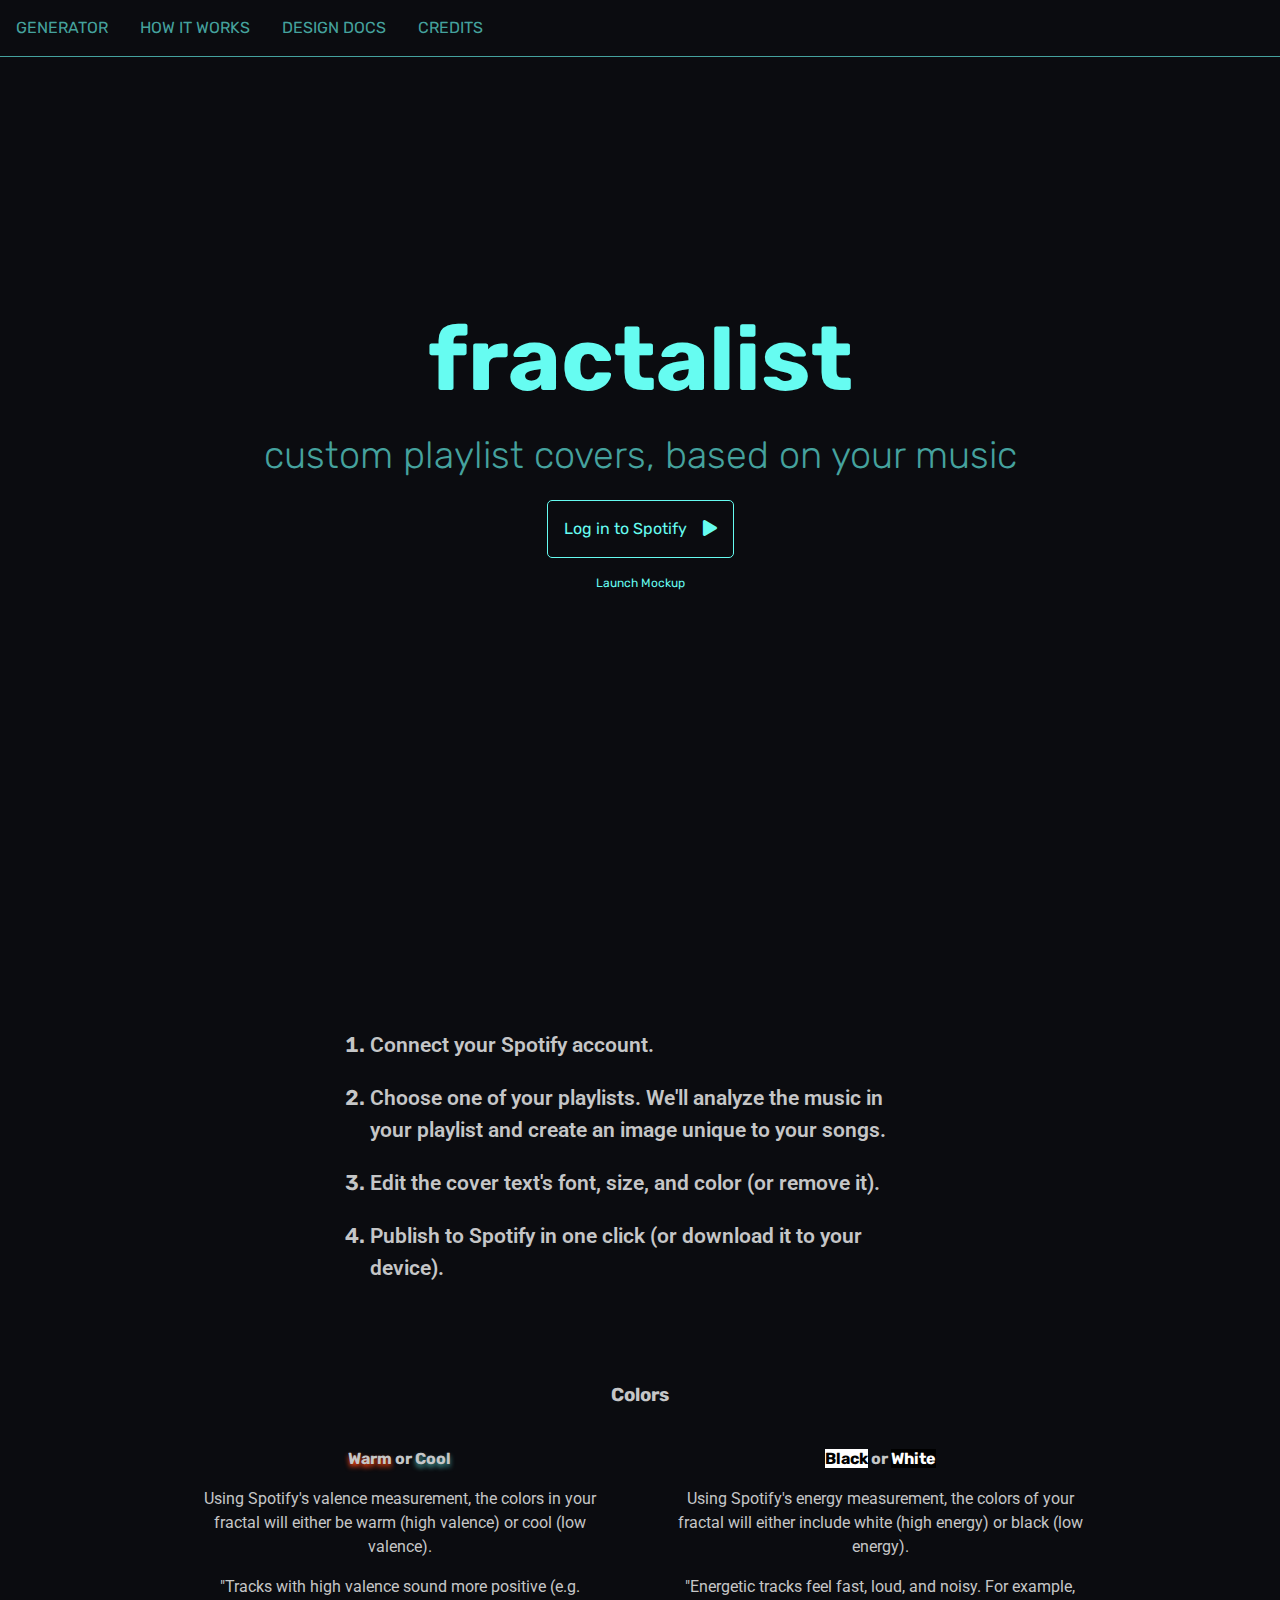
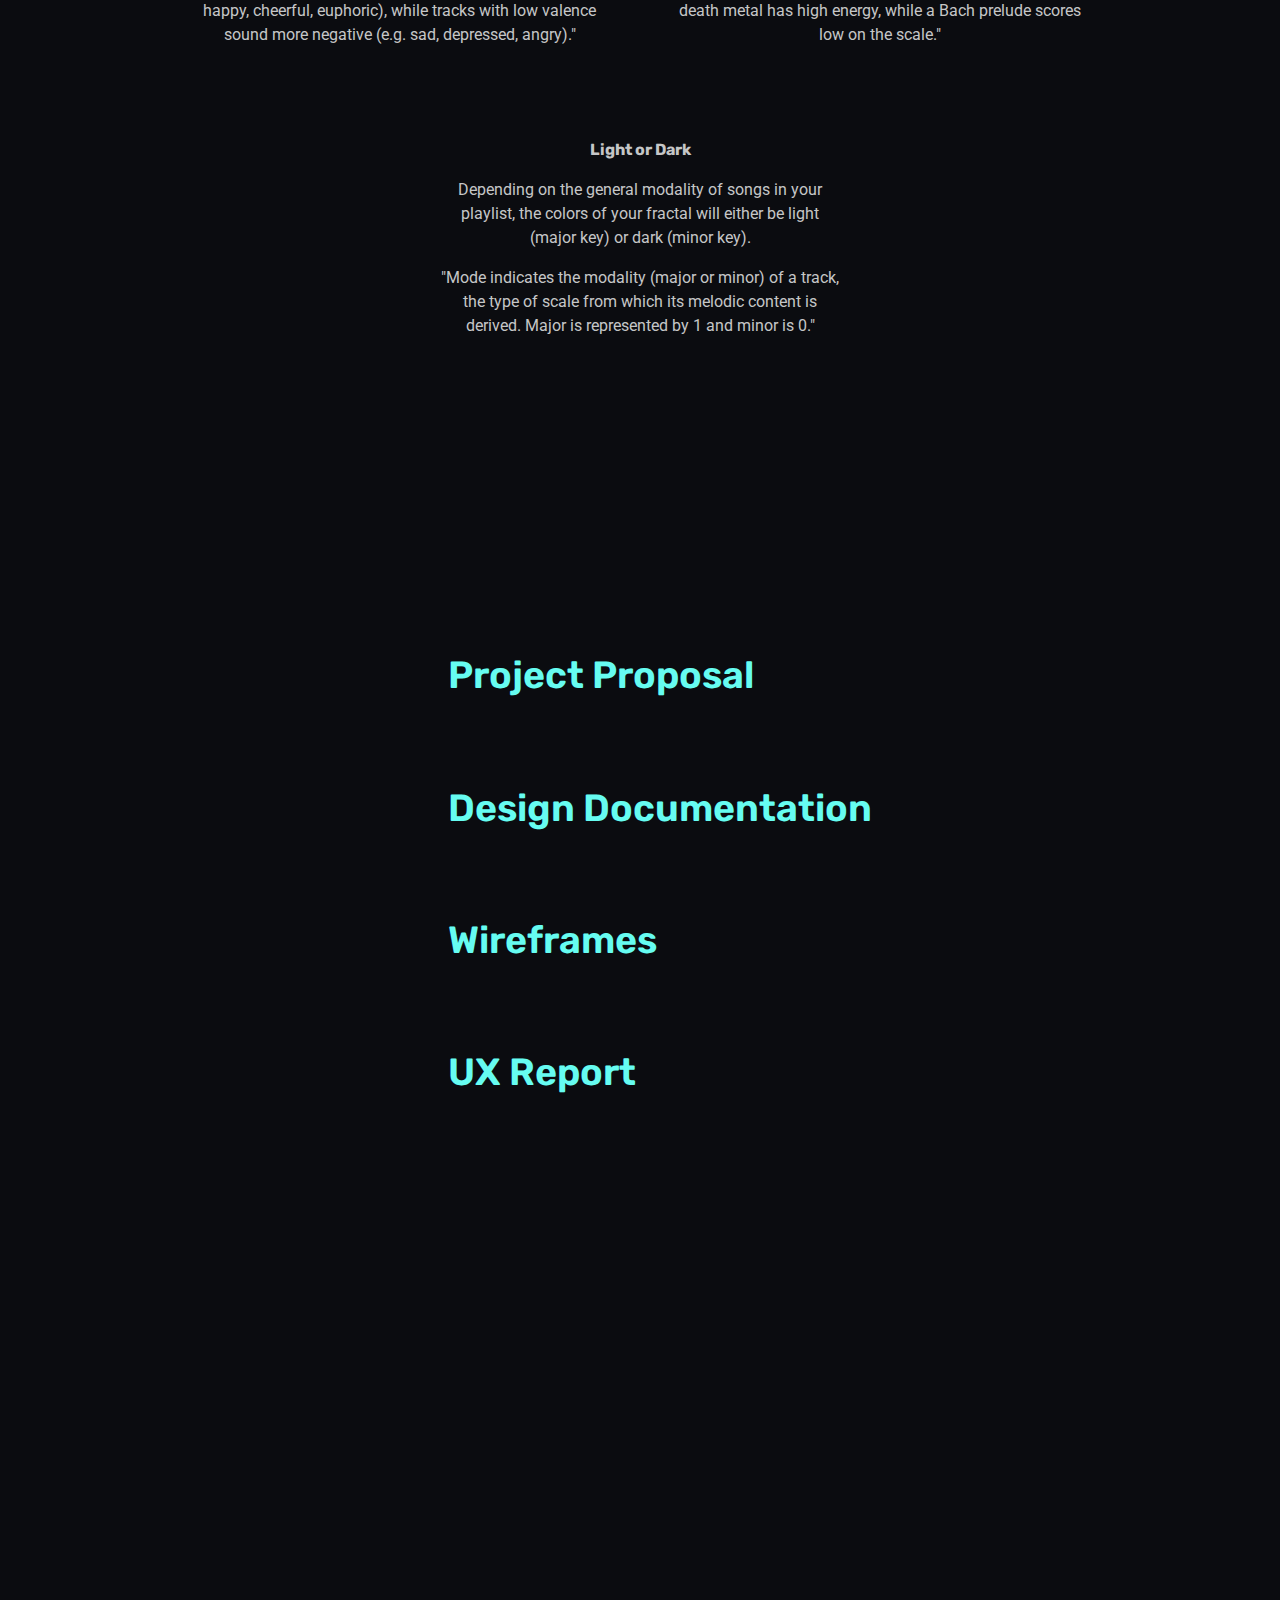
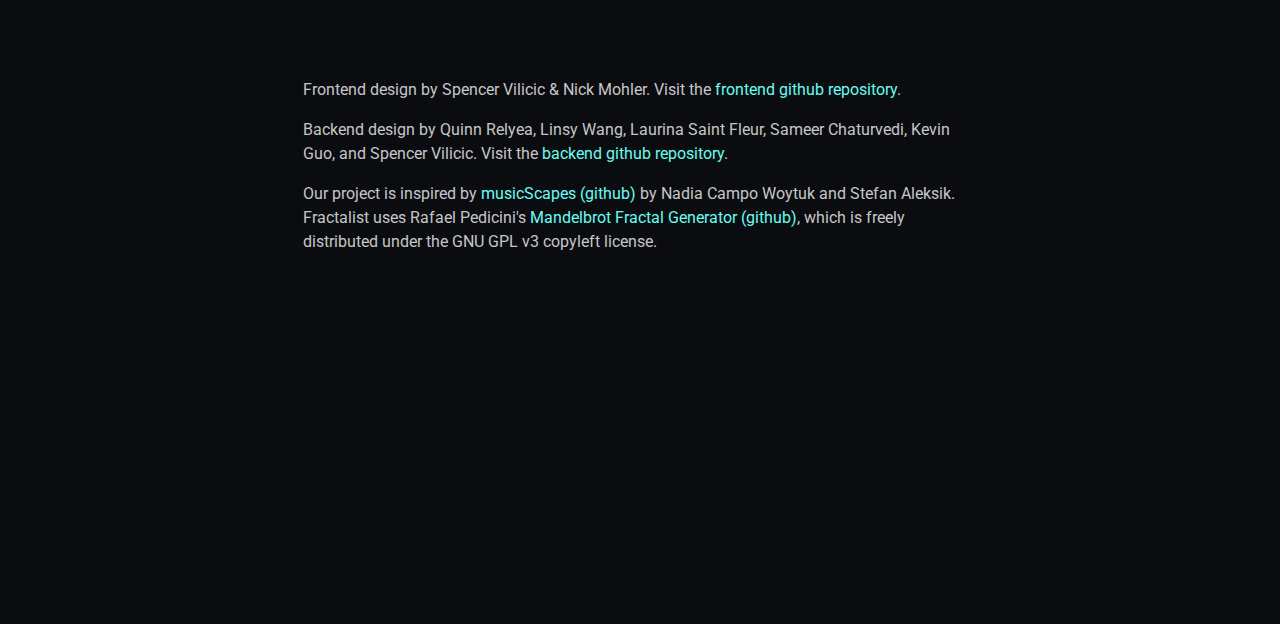
==== commit b607b591: "configure "load more" for playlists" ====
--- a/index.html
+++ b/index.html
@@ -40,7 +40,7 @@
     </ul>
   </nav>
 
-  <button onclick="topFunction()" id="topBtn" title="Go to top">Top<i class="fas fa-caret-up"></i></button>
+  <button onclick="topFunction()" id="topBtn" class="myButton" title="Go to top">Top<i class="fas fa-caret-up"></i></button>
 
   <main>
     <section id="about" class="full-page">
--- a/styles/styles.css
+++ b/styles/styles.css
@@ -239,6 +239,12 @@
   font-size: var(--size-500);
 }
 
+
+#about h3 {
+  text-align: center;
+}
+
+
 .colors-container {
   display: flex;
   flex-flow: row wrap;  
@@ -284,20 +290,16 @@
 
 /* //////////////// Buttons ////////////////// */
 .myButton {
-  color: rgb(255, 255, 255);
-  font-size: 16px;
-  line-height: 16px;
-  padding: 6px; 
-  border-radius: 10px; 
+  color: var(--color-secondary);
+  outline: none;
+  font-size: var(--size-400);
+  padding: 12px; 
   font-family: var(--font-display);
-  font-weight: normal; 
-  text-decoration: none; 
-  font-style: normal; 
-  font-variant: normal;
-  text-transform: none;
-  background-image: linear-gradient(45deg, rgb(15, 164, 164) 0%, rgb(94, 198, 203) 50%, rgb(27, 203, 177) 100%); 
-  box-shadow: rgba(255, 255, 255, 0.38) 5px 5px 15px 5px inset;
-  border: 1px solid rgb(255, 255, 255); 
+  background-color: transparent;
+  margin-right: 12px;
+  border-radius: 10px;
+  /* box-shadow: rgba(255, 255, 255, 0.38) 5px 5px 15px 5px inset; */
+  border: 1px solid var(--color-secondary);
   display: inline-block;
 }
 
@@ -307,17 +309,12 @@
   bottom: 20px; /* Place the button at the bottom of the page */
   right: 30px; /* Place the button 30px from the right */
   z-index: 99; /* Make sure it does not overlap */
-  border: 1px solid var(--color-secondary); /* Remove borders */
-  outline: none; /* Remove outline */
-  background-color: transparent; /* Set a background color */
-  color: var(--color-secondary); /* Text color */
   cursor: pointer; /* Add a mouse pointer on hover */
-  padding: 15px; /* Some padding */
-  border-radius: 10px; /* Rounded corners */
-  font-size: 18px; /* Increase font size */
-}
-
-#topBtn:hover, #topBtn:hover i {
+  padding: 1rem; /* Some padding */
+  font-size: var(--size-500); /* Increase font size */
+}
+
+.myButton:hover, #topBtn:hover i {
   background-color: var(--color-secondary); /* Add a dark-grey background on hover */
   color: var(--color-dark);
 }
@@ -342,6 +339,7 @@
 .card {
   display: flex;
   flex-direction: row;
+  align-items: center;
   margin: 1rem;
   background: var(--color-dark);
   /* box-shadow: 2px 4px 25px rgba(0, 0, 0, 0.1); */
@@ -359,32 +357,41 @@
 /* box-shadow: 5px 5px 15px 5px #66FCF1; */
 }
 
+.card-grid {
+  display: grid;
+  grid-template-rows: auto;
+  margin-left: 2rem;
+}
+
 .card-title, .card-owner, .card-description {
-  text-align: center;
+  text-align: left;
+}
+
+.card-img {
+  display: block;
+  max-width: 100%;
+  height: 10vw;
+  aspect-ratio: 1 / 1;
+  grid-row: 1 / span 2;
 }
 
 .card-title {
-  padding: 1.5rem 2.5rem;
-  margin: 0 0 2rem 0;
-  font-size: 1.5rem;
+  font-size: clamp(
+    var(--size-400),
+    12vw - 5rem,
+    var(--size-900)
+  );
   color: var(--color-light);
+  grid-row: 1;
+  grid-column: 2;
 }
 
 .card-owner {
   font-family: var(--font-base);
   font-weight: 400;
-}
-
-.card-description {
-  padding: 0 2.5rem 2.5rem;
-    margin: 0;
-}
-
-img {
-  display: block;
-  /* margin: 1rem auto; */
-  max-width: 100%;
-  height: 100px;
+  grid-column: 2;
+  grid-row: 2;
+  color: gray;
 }
 
 @media screen and (min-width: 600px) {
@@ -403,40 +410,57 @@
 
 .generator {
   display: grid;
-  grid-template-columns: 1fr 2fr 1fr;
+  place-content: center;
 }
 
 .generator-container {
-  /* max-width: 50vw; */
-  grid-column: 2;
-}
+  display: grid;
+}
+@media screen and (min-width: 900px) {
+  .generator-container {
+    grid-template-columns: 1fr 2fr;
+  }
+}
+
+#canvas, #bgcanvas {
+  width: 300;
+  height: 300;
+  /* border: 1px solid black; */
+  /* box-shadow: 2px 8px 45px rgba(0, 0, 0, 0.15); */
+  margin: var(--size-700);
+}
+@media screen and (min-width: 900px) {
+  #canvas, #bgcanvas {
+    grid-column: 1;
+  }
+}
+
+.parent {
+  position: relative;
+}
+.child {
+  position: absolute;
+  top: 0;
+  left: 0;
+}
+
 
 .tools-container {
   display: flex;
   flex-flow: column wrap;
-  max-width: 50%;
+  /* max-width: 50%; */
   margin: var(--size-700);
 }
-
-#canvas {
-  width: 300;
-  height: 300;
-  background: white;
-  /* border: 1px solid black; */
-  /* box-shadow: 2px 8px 45px rgba(0, 0, 0, 0.15); */
-  float: left;
-  margin: var(--size-700);
-}
-
-.label {
-  opacity:1;
-  border-radius:0;
-  margin:0 2em;
+@media screen and (min-width: 900px) {
+  .tools-container {
+    grid-column: 2;
+  }
+}
+
+.pxCounter {
+  margin: 0 2em;
   /* text-align: center; */
-  text-decoration: none;
-  display: inline-block;
-  -webkit-transition: .2s;
-  transition: opacity .2s;
+  display: inline;
 }
 
 select {
@@ -450,24 +474,27 @@
   padding: 0;
 }
 
+.fa-file-download, .fa-file-upload {
+  padding-left: 12px;
+}
+
 .fa-align-left, .fa-align-center, .fa-align-right {
   padding: 12px;
-  background: var(--color-light);
-  color: black;
-  border: 1px solid black;
+  background: white;
+  color: var(--color-dark);
+  border: 2px solid white;
 }
 
 .icons + i {
 cursor: pointer;
 }
 
-.icons + i:hover {
-  background: #eee;
-}
-
-.icons:checked + i {
-  color: black;
-  background: white;
-  border: 2px solid var(--color-secondary);
-}
-
+.icons:checked + i, .icons + i:hover {
+  color: white;
+  background: none;
+  border: 2px solid white;
+}
+
+.gen-layout {
+  margin-bottom: 1rem;
+}
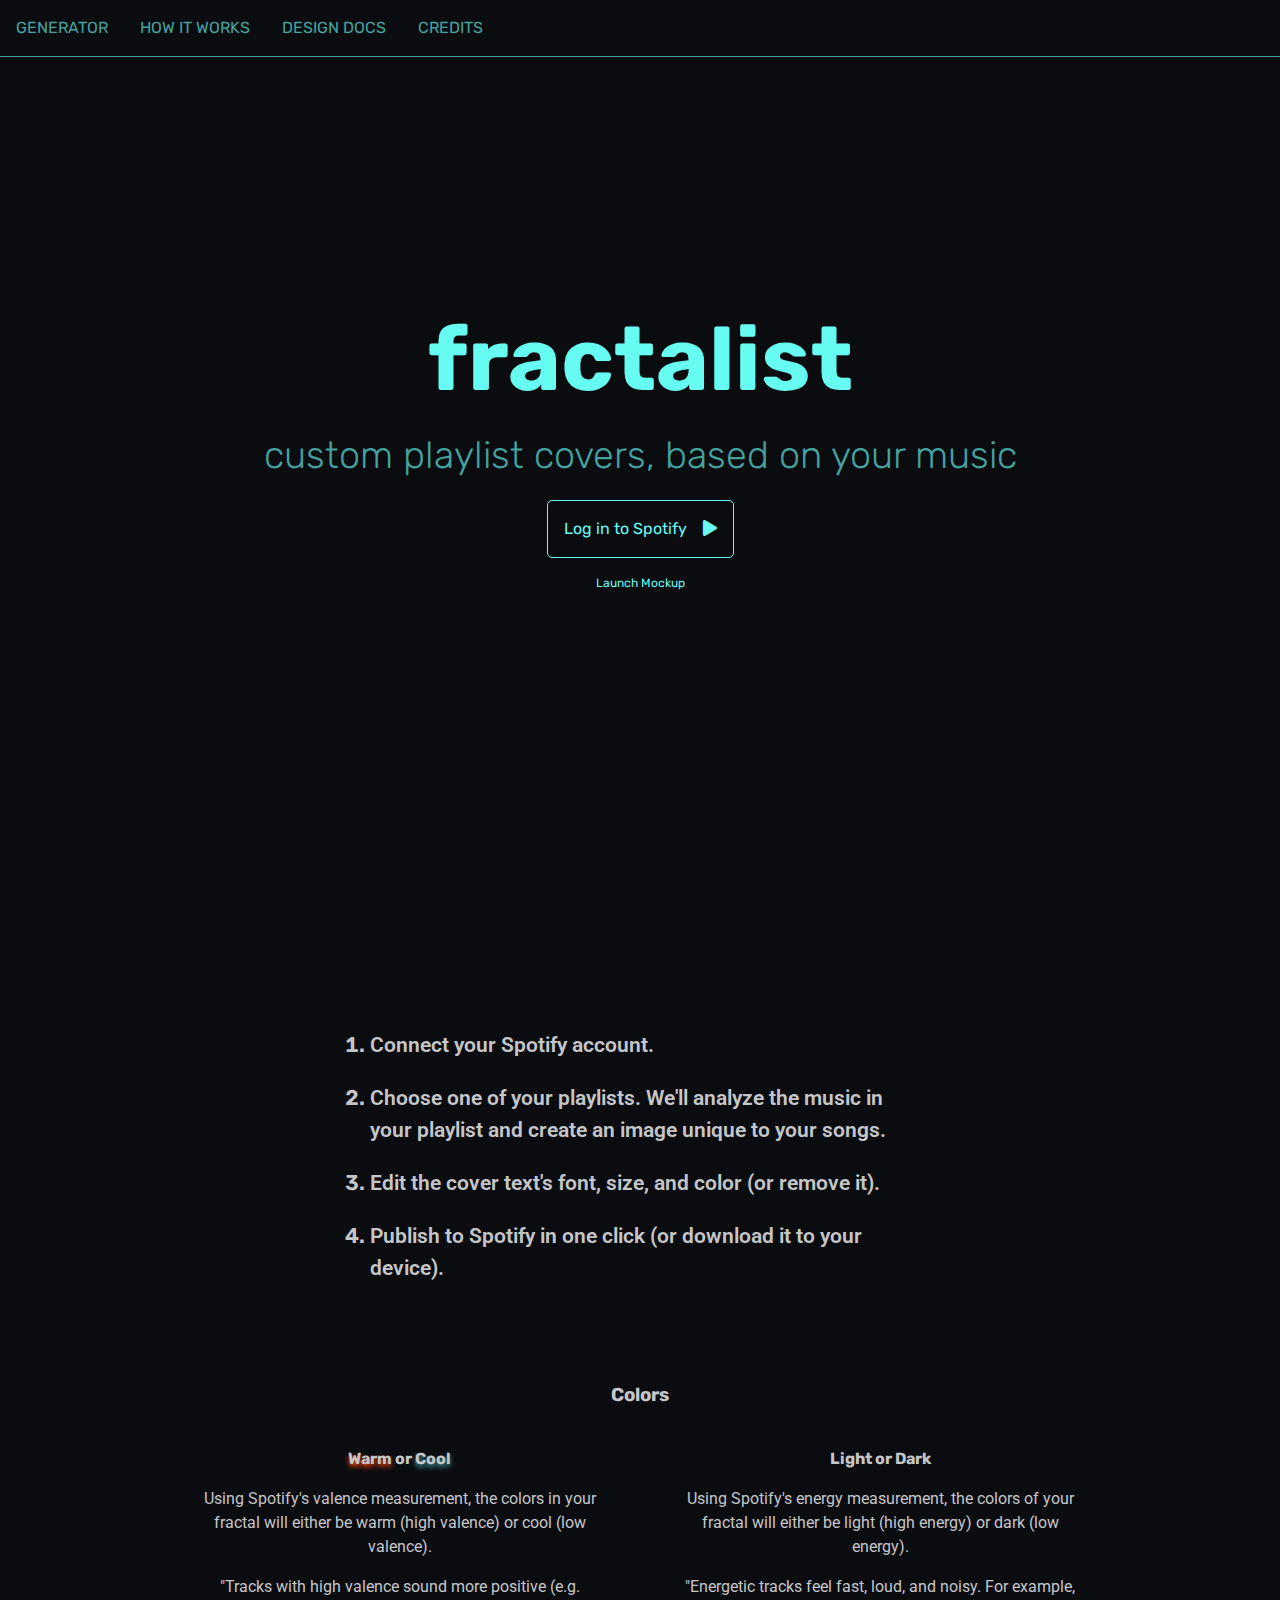
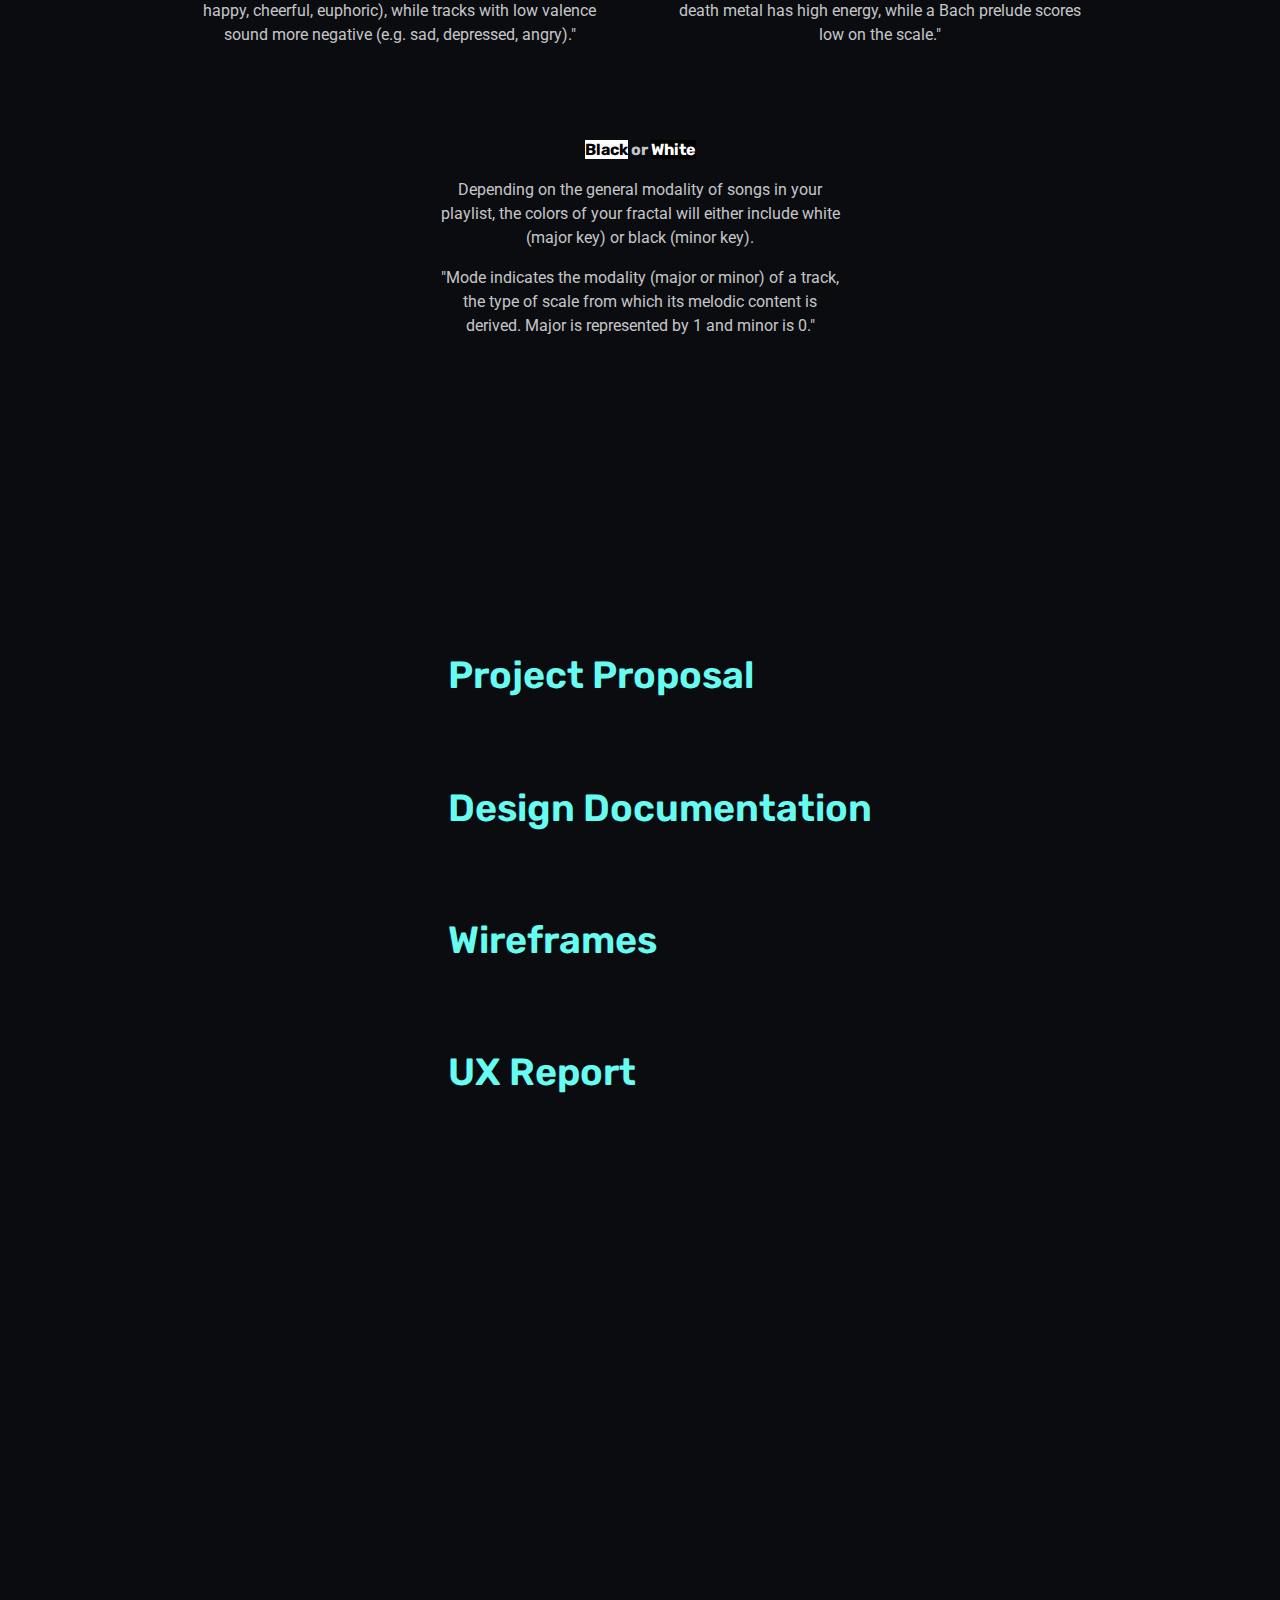
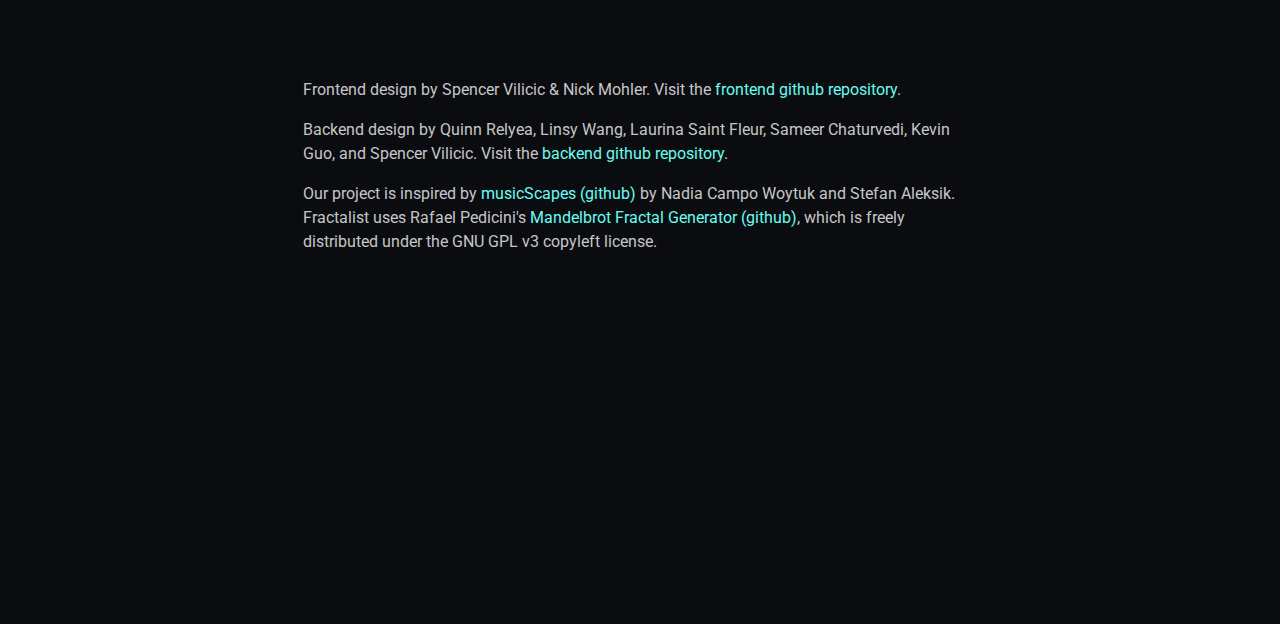
==== commit 1b4ba939: "fix copy" ====
--- a/index.html
+++ b/index.html
@@ -74,20 +74,20 @@
           </p>
         </div>
         <div>
-          <h4><span class="black">Black</span> or <span class="white">White</span></h4>
-          <p>Using Spotify's energy measurement, the colors of your fractal will either include white (high energy) or
-            black
-            (low energy).</p>
+          <h4>Light or Dark</h4>
+          <p>Using Spotify's energy measurement, the colors of your fractal will
+            either be light (high energy) or dark (low energy).</p>
           <p>
             <quot>"Energetic tracks feel fast, loud, and noisy. For example, death metal has high energy, while a Bach
               prelude scores low on the scale."</quot>
           </p>
         </div>
         <div>
-          <h4>Light or Dark</h4>
+          <h4><span class="black">Black</span> or <span class="white">White</span></h4>
           <p>Depending on the general modality of songs in your playlist, the colors of your
-            fractal will
-            either be light (major key) or dark (minor key).</p>
+            fractal will either include white (major key) or
+            black
+            (minor key).</p>
           <p>
             <quot>"Mode
               indicates the modality (major or minor) of a track, the type of scale from which its melodic content
--- a/styles/styles.css
+++ b/styles/styles.css
@@ -319,6 +319,20 @@
   color: var(--color-dark);
 }
 
+.myButton:disabled, .myButton:hover:disabled {
+  color: grey;
+  border: 1px solid grey;
+}
+
+#loadBtn {
+  width: 100%;
+  margin: auto;
+}
+.load-btn-layout {
+  display: grid;
+  place-content: center;
+}
+
 .fa-caret-up {
   color: var(--color-secondary);
   padding-left: 1rem;
@@ -363,7 +377,7 @@
   margin-left: 2rem;
 }
 
-.card-title, .card-owner, .card-description {
+.card-title, .card-owner {
   text-align: left;
 }
 
